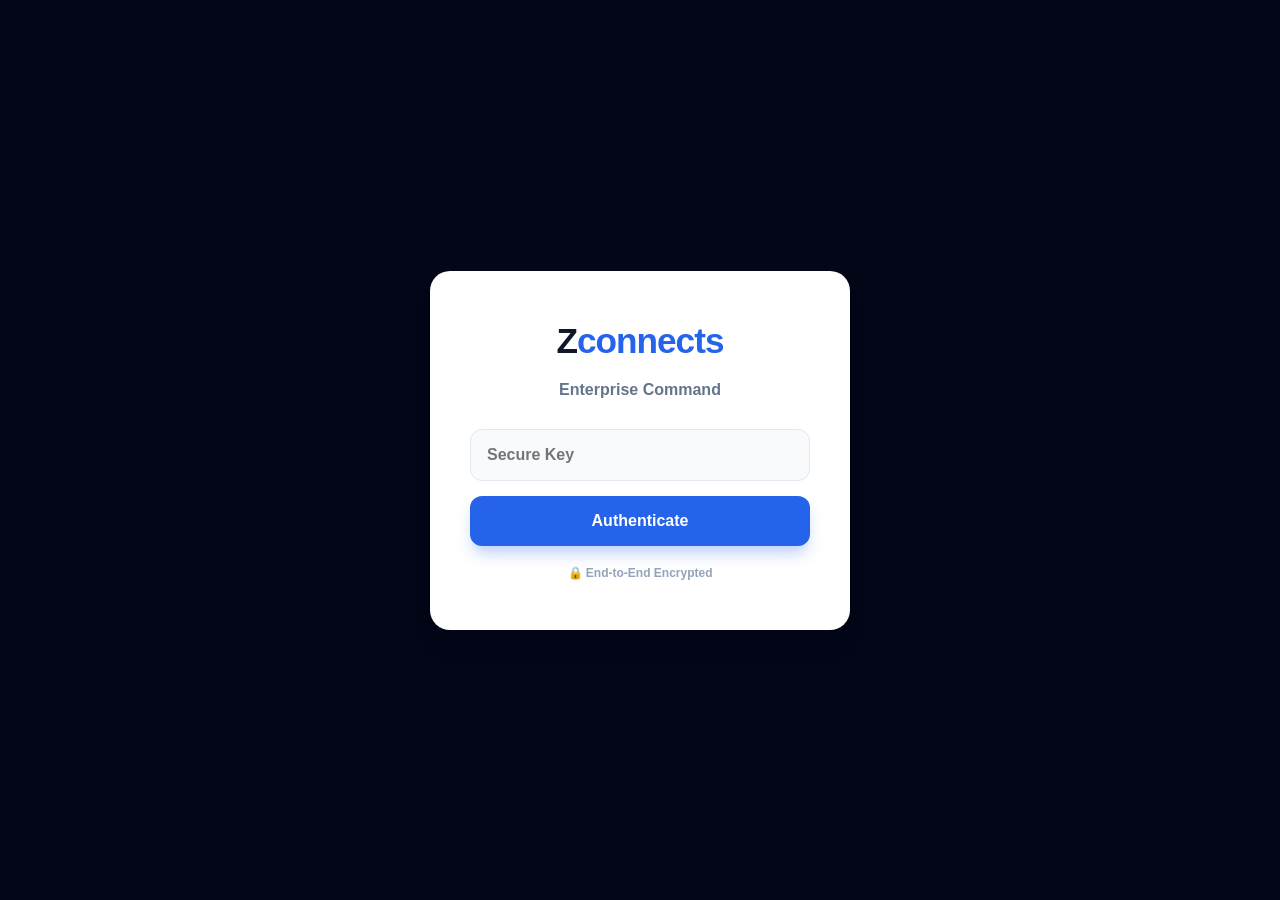
==== admin.html @ 08e0aaf4 "Add delay notice feature and update status checks Added a delay notice section with a textarea and b" ====
<!DOCTYPE html>
<html lang="en">
<head>
    <meta charset="UTF-8">
    <meta name="viewport" content="width=device-width, initial-scale=1.0">
    <meta http-equiv="Content-Security-Policy" content="default-src 'self' https: 'unsafe-inline' 'unsafe-eval' data:;">
    
    <title>ZConnects Enterprise | Command Center</title>
    <link href="https://fonts.googleapis.com/css2?family=Plus+Jakarta+Sans:wght@400;500;600;700;800;900&display=swap" rel="stylesheet">
    <style>
        /* CORE ENTERPRISE STYLES (Light & Dark Theme Variables) */
        :root { 
            --primary: #2563eb; --primary-hover: #1d4ed8;
            --success: #10b981; --warning: #f59e0b; --danger: #ef4444; --purple: #8b5cf6;
            
            /* Light Theme Defaults */
            --bg-main: #f8fafc; 
            --white: #ffffff; 
            --navy: #0f172a; 
            --slate: #64748b; 
            --slate-light: #94a3b8; 
            --border: #e2e8f0; 
            --sidebar-bg: #020617; 
            
            /* Shadows */
            --shadow-sm: 0 1px 2px 0 rgb(0 0 0 / 0.05);
            --shadow-md: 0 4px 6px -1px rgb(0 0 0 / 0.1), 0 2px 4px -2px rgb(0 0 0 / 0.1);
            --shadow-lg: 0 20px 25px -5px rgb(0 0 0 / 0.1), 0 8px 10px -6px rgb(0 0 0 / 0.1);
            
            /* Semantic Pills (Light) */
            --pill-inbox-bg: #eff6ff; --pill-inbox-txt: #1e3a8a;
            --pill-pipe-bg: #fffbeb; --pill-pipe-txt: #92400e;
            --pill-disp-bg: #f3e8ff; --pill-disp-txt: #581c87;
            --pill-comp-bg: #ecfdf5; --pill-comp-txt: #065f46;
            --pill-arch-bg: #f1f5f9; --pill-arch-txt: #475569;
        }

        /* Dark Theme Overrides */
        [data-theme="dark"] {
            --bg-main: #0f172a; 
            --white: #1e293b; 
            --navy: #f8fafc; 
            --slate: #cbd5e1; 
            --slate-light: #64748b; 
            --border: #334155; 
            --sidebar-bg: #020617;
            
            --shadow-sm: 0 1px 2px 0 rgb(0 0 0 / 0.5);
            --shadow-md: 0 4px 6px -1px rgb(0 0 0 / 0.5), 0 2px 4px -2px rgb(0 0 0 / 0.5);
            --shadow-lg: 0 20px 25px -5px rgb(0 0 0 / 0.5), 0 8px 10px -6px rgb(0 0 0 / 0.5);

            --pill-inbox-bg: rgba(37, 99, 235, 0.2); --pill-inbox-txt: #60a5fa;
            --pill-pipe-bg: rgba(245, 158, 11, 0.2); --pill-pipe-txt: #fbbf24;
            --pill-disp-bg: rgba(139, 92, 246, 0.2); --pill-disp-txt: #c084fc;
            --pill-comp-bg: rgba(16, 185, 129, 0.2); --pill-comp-txt: #34d399;
            --pill-arch-bg: rgba(148, 163, 184, 0.2); --pill-arch-txt: #94a3b8;
        }

        body { font-family: 'Plus Jakarta Sans', sans-serif; background: var(--bg-main); margin: 0; color: var(--navy); display: flex; min-height: 100vh; overflow-x: hidden; transition: background-color 0.3s, color 0.3s; }
        
        /* APP CONTAINER (Hidden initially for security) */
        #appContainer { display: none; width: 100%; flex-direction: row; }
        #appContainer.authenticated { display: flex; }

        /* LOGIN OVERLAY */
        #loginOverlay { position: fixed; inset: 0; background: var(--sidebar-bg); z-index: 9999; display: flex; justify-content: center; align-items: center; flex-direction: column; }
        .login-box { background: var(--white); padding: 50px 40px; border-radius: 20px; text-align: center; width: 100%; max-width: 340px; box-shadow: var(--shadow-lg); animation: popIn 0.4s cubic-bezier(0.175, 0.885, 0.32, 1.275); }
        @keyframes popIn { from { transform: scale(0.9); opacity: 0; } to { transform: scale(1); opacity: 1; } }
        .login-logo { font-size: 2.2rem; font-weight: 900; color: var(--navy); margin: 0 0 20px 0; letter-spacing: -1px; }
        .login-logo span { color: var(--primary); }
        .login-input { width: 100%; padding: 16px; margin: 15px 0; border: 1.5px solid var(--border); border-radius: 12px; font-size: 1rem; box-sizing: border-box; transition: 0.2s; background: var(--bg-main); font-family: inherit; font-weight: 600; color: var(--navy); }
        .login-input:focus { border-color: var(--primary); outline: none; background: var(--white); box-shadow: 0 0 0 4px rgba(37, 99, 235, 0.1); }
        .login-btn { background: var(--primary); color: #ffffff; width: 100%; padding: 16px; border: none; border-radius: 12px; font-weight: 800; font-size: 1rem; cursor: pointer; transition: 0.2s; box-shadow: 0 10px 15px -3px rgba(37, 99, 235, 0.3); }
        .login-btn:hover { background: var(--primary-hover); transform: translateY(-2px); }
        .trust-badge { font-size: 0.75rem; color: var(--slate-light); margin-top: 20px; font-weight: 700; display: flex; align-items: center; justify-content: center; gap: 5px; }

        /* SIDEBAR (NAVIGATION) */
        .sidebar { width: 260px; background: var(--sidebar-bg); color: #ffffff; display: flex; flex-direction: column; padding: 30px 20px; box-sizing: border-box; position: fixed; height: 100vh; left: 0; top: 0; z-index: 500; }
        .sidebar-logo { font-size: 1.6rem; font-weight: 900; color: #ffffff; letter-spacing: -1px; margin-bottom: 40px; padding-left: 10px; }
        .sidebar-logo span { color: var(--primary); }
        .workspace-tabs { display: flex; flex-direction: column; gap: 6px; flex-grow: 1; }
        .tab-btn { padding: 12px 16px; border: none; background: transparent; cursor: pointer; font-size: 0.9rem; font-weight: 700; color: #94a3b8; text-align: left; border-radius: 10px; transition: 0.2s ease; display: flex; align-items: center; gap: 12px; }
        .tab-btn:hover { background: rgba(255,255,255,0.05); color: #ffffff; }
        .tab-btn.active { background: rgba(37, 99, 235, 0.15); color: var(--primary); border-left: 3px solid var(--primary); }
        
        .sidebar-footer { padding-top: 20px; border-top: 1px solid rgba(255,255,255,0.05); margin-top: auto; display: flex; flex-direction: column; gap: 10px; }
        .btn-sync { background: rgba(255,255,255,0.05); color: #94a3b8; width: 100%; padding: 12px; border: none; border-radius: 10px; font-weight: 700; cursor: pointer; transition: 0.2s; display: flex; align-items: center; justify-content: center; gap: 8px; }
        .btn-sync:hover { background: rgba(255,255,255,0.1); color: #ffffff; }

        /* MAIN WRAPPER & TOPBAR */
        .main-wrapper { margin-left: 260px; width: calc(100% - 260px); display: flex; flex-direction: column; min-height: 100vh; }
        .topbar { background: var(--bg-main); padding: 15px 40px; border-bottom: 1px solid var(--border); display: flex; justify-content: space-between; align-items: center; position: sticky; top: 0; z-index: 100; transition: 0.3s; }
        
        .topbar-controls { display: flex; gap: 15px; flex: 1; max-width: 500px; align-items: center; }
        .search-input { width: 100%; padding: 12px 18px; border: 1.5px solid var(--border); background: var(--white); border-radius: 50px; font-size: 0.9rem; transition: 0.2s; outline: none; font-family: inherit; font-weight: 600; color: var(--navy); box-shadow: var(--shadow-sm); }
        .search-input:focus { border-color: var(--primary); box-shadow: 0 0 0 3px rgba(37, 99, 235, 0.1); }
        
        .theme-toggle { background: var(--white); border: 1.5px solid var(--border); color: var(--navy); width: 42px; height: 42px; border-radius: 50%; display: flex; align-items: center; justify-content: center; cursor: pointer; transition: 0.2s; font-size: 1.2rem; flex-shrink: 0; box-shadow: var(--shadow-sm); }
        .theme-toggle:hover { border-color: var(--primary); }

        .analytics-grid { display: flex; gap: 25px; }
        .stat-card { display: flex; flex-direction: column; text-align: right; }
        .stat-label { font-size: 0.7rem; font-weight: 800; color: var(--slate-light); text-transform: uppercase; letter-spacing: 0.5px; }
        .stat-value { font-size: 1.3rem; font-weight: 900; color: var(--navy); line-height: 1; margin-top: 4px; transition: 0.3s; }

        /* THE STREAM (FEED LAYOUT) */
        .content-canvas { padding: 40px; flex-grow: 1; display: flex; justify-content: center; }
        .stream-container { width: 100%; max-width: 750px; display: flex; flex-direction: column; gap: 16px; }
        
        .job-row { background: var(--white); border-radius: 16px; padding: 24px; border: 1px solid var(--border); box-shadow: var(--shadow-sm); transition: 0.2s ease; cursor: pointer; position: relative; }
        .job-row:hover { border-color: var(--primary); box-shadow: var(--shadow-md); transform: translateY(-1px); }
        
        .row-header { display: flex; justify-content: space-between; align-items: center; margin-bottom: 12px; }
        .job-id { font-size: 0.8rem; font-weight: 800; color: var(--slate); letter-spacing: 0.5px; }
        
        /* SEMANTIC STATUS PILLS */
        .status-pill { padding: 6px 12px; border-radius: 50px; font-size: 0.7rem; font-weight: 800; text-transform: uppercase; letter-spacing: 0.5px; }
        .pill-inbox { background: var(--pill-inbox-bg); color: var(--pill-inbox-txt); }
        .pill-pipeline { background: var(--pill-pipe-bg); color: var(--pill-pipe-txt); }
        .pill-dispatch { background: var(--pill-disp-bg); color: var(--pill-disp-txt); }
        .pill-completed { background: var(--pill-comp-bg); color: var(--pill-comp-txt); }
        .pill-archive { background: var(--pill-arch-bg); color: var(--pill-arch-txt); }

        /* SLA AGING BADGE */
        .sla-badge { font-size: 0.75rem; font-weight: 800; padding: 4px 10px; border-radius: 8px; display: inline-flex; align-items: center; gap: 4px; letter-spacing: 0.3px; transition: 0.3s; }
        .sla-healthy { background: transparent; color: var(--slate-light); border: 1.5px solid var(--border); }
        .sla-warning { background: rgba(245, 158, 11, 0.1); color: var(--warning); border: 1.5px solid rgba(245, 158, 11, 0.3); animation: pulseWarning 2s infinite; }
        .sla-danger { background: rgba(239, 68, 68, 0.1); color: var(--danger); border: 1.5px solid rgba(239, 68, 68, 0.3); animation: pulseDanger 1.5s infinite; }
        
        @keyframes pulseWarning { 0% { box-shadow: 0 0 0 0 rgba(245, 158, 11, 0.4); } 70% { box-shadow: 0 0 0 6px rgba(245, 158, 11, 0); } 100% { box-shadow: 0 0 0 0 rgba(245, 158, 11, 0); } }
        @keyframes pulseDanger { 0% { box-shadow: 0 0 0 0 rgba(239, 68, 68, 0.4); } 70% { box-shadow: 0 0 0 6px rgba(239, 68, 68, 0); } 100% { box-shadow: 0 0 0 0 rgba(239, 68, 68, 0); } }

        .job-title { margin: 0 0 4px 0; color: var(--navy); font-size: 1.15rem; font-weight: 800; letter-spacing: -0.3px; transition: 0.3s; }
        .job-meta { color: var(--slate); font-weight: 600; font-size: 0.85rem; margin-bottom: 12px; }
        .job-meta span { color: var(--primary); font-weight: 800; }
        .job-desc { font-size: 0.9rem; color: var(--slate); line-height: 1.5; display: -webkit-box; -webkit-line-clamp: 2; -webkit-box-orient: vertical; overflow: hidden; margin-bottom: 16px; }
        
        .row-footer { display: flex; justify-content: space-between; align-items: center; border-top: 1px solid var(--border); padding-top: 16px; transition: 0.3s; }
        .tech-badge { display: flex; align-items: center; gap: 6px; font-size: 0.8rem; font-weight: 700; color: var(--slate); }
        .tech-badge .dot { width: 8px; height: 8px; border-radius: 50%; background: var(--purple); }
        
        .action-bar { display: flex; gap: 10px; }
        .btn-stream-action { padding: 8px 16px; border-radius: 8px; font-size: 0.8rem; font-weight: 800; border: none; cursor: pointer; transition: 0.2s; }
        .btn-open-drawer { background: var(--bg-main); color: var(--navy); border: 1.5px solid var(--border); }
        .btn-open-drawer:hover { background: var(--border); }

        /* THE CONTEXT DRAWER */
        .drawer-overlay { position: fixed; inset: 0; background: rgba(0, 0, 0, 0.6); backdrop-filter: blur(4px); z-index: 2000; opacity: 0; pointer-events: none; transition: 0.3s ease; }
        .drawer-overlay.open { opacity: 1; pointer-events: auto; }
        
        .drawer-panel { position: fixed; right: 0; top: 0; height: 100vh; width: 100%; max-width: 480px; background: var(--white); box-shadow: var(--shadow-lg); z-index: 2001; transform: translateX(100%); transition: transform 0.3s cubic-bezier(0.16, 1, 0.3, 1), background-color 0.3s; display: flex; flex-direction: column; border-left: 1px solid var(--border); }
        .drawer-panel.open { transform: translateX(0); }
        
        .drawer-header { padding: 25px 30px; border-bottom: 1px solid var(--border); display: flex; justify-content: space-between; align-items: center; background: var(--bg-main); transition: 0.3s; }
        .drawer-title { margin: 0; font-size: 1.2rem; font-weight: 900; color: var(--navy); }
        .drawer-close { background: transparent; border: none; font-size: 1.5rem; color: var(--slate-light); cursor: pointer; transition: 0.2s; }
        .drawer-close:hover { color: var(--danger); }
        
        .drawer-body { padding: 30px; overflow-y: auto; flex-grow: 1; }
        
        /* Drawer Form Elements */
        .admin-section-title { font-size: 0.75rem; font-weight: 900; color: var(--navy); margin: 0 0 15px 0; text-transform: uppercase; letter-spacing: 1px; display: flex; align-items: center; gap: 8px; padding-bottom: 8px; border-bottom: 1.5px dashed var(--border); transition: 0.3s; }
        .control-label { font-size: 0.75rem; font-weight: 800; color: var(--slate); margin-bottom: 6px; display: block; }
        .input-grid { display: grid; grid-template-columns: 1fr 1fr; gap: 15px; margin-bottom: 20px; }
        .admin-input { width: 100%; padding: 12px 14px; border: 1.5px solid var(--border); border-radius: 10px; font-family: inherit; font-size: 0.95rem; font-weight: 600; color: var(--navy); box-sizing: border-box; transition: 0.2s; background: var(--bg-main); }
        .admin-input:focus { border-color: var(--primary); outline: none; background: var(--white); box-shadow: 0 0 0 3px rgba(37, 99, 235, 0.1); }
        
        .action-grid { display: grid; grid-template-columns: 1fr 1fr; gap: 10px; margin-bottom: 30px; }
        .btn-solid { padding: 14px; border-radius: 10px; font-weight: 800; border: none; cursor: pointer; transition: 0.2s; font-size: 0.9rem; }
        .btn-draft { background: var(--bg-main); border: 1.5px solid var(--border); color: var(--slate); }
        .btn-draft:hover { border-color: var(--primary); color: var(--primary); }
        .btn-quote { background: var(--primary); color: #ffffff; }
        .btn-quote:hover { background: var(--primary-hover); }
        .btn-dp { background: rgba(245, 158, 11, 0.1); color: var(--warning); border: 1.5px solid rgba(245, 158, 11, 0.3); }
        .btn-dp:hover { background: rgba(245, 158, 11, 0.2); }
        .btn-assign { background: rgba(139, 92, 246, 0.1); color: var(--purple); border: 1.5px solid rgba(139, 92, 246, 0.3); }
        .btn-assign:hover { background: rgba(139, 92, 246, 0.2); }
        .btn-complete { background: var(--success); color: #ffffff; width: 100%; margin-bottom: 30px; }
        .btn-complete:hover { background: #059669; }
        .btn-cancel-job { background: transparent; color: var(--danger); width: 100%; border: 1.5px dashed var(--danger); }
        .btn-cancel-job:hover { background: rgba(239, 68, 68, 0.1); }

        /* TOAST NOTIFICATION SYSTEM */
        #toastContainer { position: fixed; bottom: 30px; left: 50%; transform: translateX(-50%); z-index: 9999; display: flex; flex-direction: column; gap: 10px; pointer-events: none; }
        .toast { background: #0f172a; color: #ffffff; padding: 14px 24px; border-radius: 50px; font-size: 0.9rem; font-weight: 700; box-shadow: 0 10px 25px rgba(0,0,0,0.3); display: flex; align-items: center; gap: 10px; animation: slideUpToast 0.3s cubic-bezier(0.175, 0.885, 0.32, 1.275); transition: opacity 0.3s ease; }
        .toast-success { background: var(--success); }
        .toast-error { background: var(--danger); }
        .toast-info { background: #0f172a; }
        @keyframes slideUpToast { from { transform: translateY(20px) scale(0.9); opacity: 0; } to { transform: translateY(0) scale(1); opacity: 1; } }

        .loader-skeleton { height: 160px; background: linear-gradient(90deg, var(--bg-main) 25%, var(--border) 50%, var(--bg-main) 75%); background-size: 200% 100%; animation: pulse 1.5s infinite; border-radius: 16px; margin-bottom: 16px; border: 1px solid var(--border); }
        @keyframes pulse { 0% { background-position: 200% 0; } 100% { background-position: -200% 0; } }

        /* RESPONSIVE */
        @media (max-width: 1024px) {
            .sidebar { width: 100%; height: auto; position: static; padding: 20px; border-right: none; border-bottom: 1px solid rgba(255,255,255,0.1); }
            .workspace-tabs { flex-direction: row; overflow-x: auto; padding-bottom: 10px; }
            .main-wrapper { margin-left: 0; width: 100%; }
            .topbar { flex-direction: column; gap: 15px; align-items: stretch; padding: 20px; }
            .topbar-controls { max-width: 100%; }
            .content-canvas { padding: 20px; }
            .drawer-panel { max-width: 100%; }
        }
    </style>
</head>
<body>

<div id="loginOverlay">
    <div class="login-box">
        <div class="login-logo">Z<span>connects</span></div>
        <h3 style="margin:0 0 15px 0; color:var(--slate); font-size:1rem;">Enterprise Command</h3>
        <input type="password" id="adminPass" class="login-input" placeholder="Secure Key">
        <button class="login-btn" onclick="verifyLogin()">Authenticate</button>
        <div class="trust-badge">🔒 End-to-End Encrypted</div>
        <p id="loginError" style="color:var(--danger); display:none; margin-top:15px; font-size:0.85rem; font-weight:700;">Invalid Credentials</p>
    </div>
</div>

<div id="appContainer">
    <aside class="sidebar">
        <div class="sidebar-logo">Z<span>connects</span></div>
        <nav class="workspace-tabs">
            <button class="tab-btn active" onclick="setWorkspace('inbox', this)">📥 Inbox (New)</button>
            <button class="tab-btn" onclick="setWorkspace('pipeline', this)">⚡ Quoted / Pipeline</button>
            <button class="tab-btn" onclick="setWorkspace('dispatched', this)">🚀 Dispatched</button>
            <button class="tab-btn" onclick="setWorkspace('completed', this)">✅ Completed</button>
            <button class="tab-btn" onclick="setWorkspace('archive', this)">🗄️ Archive</button>
        </nav>
        <div class="sidebar-footer">
            <button class="btn-sync" onclick="loadJobs(STATE.pass, true)">↻ Sync Data</button>
        </div>
    </aside>

    <main class="main-wrapper">
        <header class="topbar">
            <div class="topbar-controls">
                <input type="text" id="searchInput" class="search-input" placeholder="Search ID, Name, Tech..." oninput="applyFilter()">
                <button class="theme-toggle" onclick="toggleTheme()" title="Toggle Dark Mode" id="themeBtn">🌙</button>
            </div>
            <div class="analytics-grid">
                <div class="stat-card"><span class="stat-label">Inbox</span><span class="stat-value" id="stat-inbox">0</span></div>
                <div class="stat-card"><span class="stat-label">Active</span><span class="stat-value text-primary" id="stat-active">0</span></div>
            </div>
        </header>

        <div class="content-canvas">
            <div id="streamContainer" class="stream-container">
                <div id="loader" style="display:none; width: 100%;">
                    <div class="loader-skeleton"></div>
                    <div class="loader-skeleton"></div>
                    <div class="loader-skeleton"></div>
                </div>
                
                <div id="jobsList" style="width: 100%; display: flex; flex-direction: column; gap: 16px;"></div>
                
                <div id="noResultsMsg" style="display:none; text-align:center; color:var(--slate-light); padding: 60px 20px; background:var(--white); border-radius:16px; border:1px dashed var(--border); font-weight:600;">No records found in this workspace.</div>
            </div>
        </div>
    </main>
</div>

<div id="drawerOverlay" class="drawer-overlay" onclick="closeDrawer()"></div>
<div id="manageDrawer" class="drawer-panel">
    <div class="drawer-header">
        <h2 id="drawerTitle" class="drawer-title">Manage ZC-000</h2>
        <button class="drawer-close" onclick="closeDrawer()">✕</button>
    </div>
    
    <div class="drawer-body">
        <input type="hidden" id="drawerJobId">
        
        <div class="admin-section-title"><span>📝</span> Phase 1: Quoting</div>
        <div class="input-grid">
            <div>
                <label class="control-label">Quote Price (PHP)</label>
                <input type="number" id="drawerPrice" class="admin-input" placeholder="e.g. 3500">
            </div>
            <div>
                <label class="control-label">Actual Cost (PHP)</label>
                <input type="number" id="drawerCost" class="admin-input" placeholder="e.g. 1500">
            </div>
        </div>
        <label class="control-label">Engineer Notes (Internal)</label>
        <input type="text" id="drawerNotes" class="admin-input" style="margin-bottom:20px;" placeholder="Technical details...">
        <div class="action-grid">
            <button class="btn-solid btn-draft" onclick="executeAction('save_draft')">💾 Save Draft</button>
            <button class="btn-solid btn-quote" onclick="executeAction('send_quote')">📧 Send Quote</button>
        </div>

        <div class="admin-section-title"><span>🚀</span> Phase 2: Dispatch</div>
        <label class="control-label">Assign Technician</label>
        <select id="drawerTech" class="admin-input" style="margin-bottom:20px;"></select>
        <div class="action-grid">
            <button class="btn-solid btn-dp" id="btnVerifyDp" onclick="confirmDPVerify(this)">💳 Verify DP</button>
            <button class="btn-solid btn-assign" onclick="executeAction('assign_tech')">Deploy Tech</button>
        </div>

        <div style="background: var(--bg-main); padding: 18px; border-radius: 12px; border: 1px solid var(--border); margin-bottom: 30px;">
            <label class="control-label" style="color: var(--warning);">⚠️ SEND DELAY NOTICE</label>
            <textarea id="delayNote" class="admin-input" style="height:60px; margin-top:10px; margin-bottom:12px; font-size: 0.85rem;" placeholder="Reason (e.g. Heavy traffic, parts delay)"></textarea>
            <button class="btn-solid" id="btnDelayAlert" style="background: var(--warning); color:white; margin-bottom:0;" onclick="confirmDelayAlert(this)">Notify Client of Delay</button>
        </div>

        <div class="admin-section-title" style="margin-bottom: 15px;"><span>✅</span> Phase 3: Completion</div>
        <button class="btn-solid btn-complete" onclick="executeAction('mark_complete')">Mark as Completed</button>

        <div class="admin-section-title" style="margin-bottom: 15px; color: var(--danger); border-bottom-color: var(--border);"><span>⚠️</span> Danger Zone</div>
        <select id="drawerCancelReason" class="admin-input" style="margin-bottom:10px;">
            <option value="Client will no longer proceed">Client will no longer proceed</option>
            <option value="Out of budget / Price too high">Out of budget / Price too high</option>
            <option value="Resolved internally / Self-fixed">Resolved internally / Self-fixed</option>
            <option value="Schedule conflict / Unresponsive">Schedule conflict / Unresponsive</option>
        </select>
        <button class="btn-solid btn-cancel-job" onclick="executeAction('cancel_job')">Cancel & Archive Booking</button>
    </div>
</div>

<div id="toastContainer"></div>

<script>
    // ==========================================
    // 1. CONFIGURATION, THEME & STATE
    // ==========================================
    const CONFIG = {
        APP_URL: 'https://script.google.com/macros/s/AKfycbw3c915eKVYlXdYhva6ZtlNDXOahN7nXWrht_PPQKYfHf6Su_jgmTOSs4dlqeEZbxvsxA/exec',
        TECHNICIANS: ["Jasper Jubay", "Francis Intong", "Jeffrey Canete", "Jerome", "Lyndon Alburo", "Clark Toquero"]
    };

    const STATE = { pass: '', workspace: 'inbox', jobsData: [] };

    // Initialize Tech Dropdown
    document.getElementById('drawerTech').innerHTML = `<option value="">-- Select Tech --</option>` + 
        CONFIG.TECHNICIANS.map(t => `<option value="${t}">${t}</option>`).join('');

    // Theme Management
    function initTheme() {
        if(localStorage.getItem('theme') === 'dark') {
            document.documentElement.setAttribute('data-theme', 'dark');
            document.getElementById('themeBtn').innerText = '☀️';
        }
    }
    
    function toggleTheme() {
        const doc = document.documentElement;
        const btn = document.getElementById('themeBtn');
        if (doc.getAttribute('data-theme') === 'dark') {
            doc.removeAttribute('data-theme');
            localStorage.setItem('theme', 'light');
            btn.innerText = '🌙';
        } else {
            doc.setAttribute('data-theme', 'dark');
            localStorage.setItem('theme', 'dark');
            btn.innerText = '☀️';
        }
    }
    initTheme();

    // ==========================================
    // 2. TOAST NOTIFICATION SYSTEM
    // ==========================================
    function showToast(message, type = 'info') {
        const container = document.getElementById('toastContainer');
        const toast = document.createElement('div');
        toast.className = `toast toast-${type}`;
        let icon = type === 'success' ? '✅' : type === 'error' ? '⚠️' : 'ℹ️';
        toast.innerHTML = `<span>${icon}</span> <span>${message}</span>`;
        container.appendChild(toast);
        setTimeout(() => { toast.style.opacity = '0'; setTimeout(() => toast.remove(), 300); }, 3000);
    }

    // ==========================================
    // 3. AUTHENTICATION (BACKEND VALIDATION)
    // ==========================================
    async function verifyLogin() {
        const pass = document.getElementById('adminPass').value;
        const loginBtn = document.querySelector('.login-btn');
        loginBtn.innerText = "Authenticating...";

        try {
            const response = await fetch(`${CONFIG.APP_URL}?action=get_admin_data`, { method: 'POST', body: JSON.stringify({ action: 'get_admin_data', password: pass }) });
            const jobs = await response.json();

            if(jobs.error) { 
                document.getElementById('loginError').style.display = 'block';
                loginBtn.innerText = "Authenticate";
                return; 
            }
            
            // Security: Inject UI only after valid response
            STATE.pass = pass;
            STATE.jobsData = jobs;
            document.getElementById('loginOverlay').style.display = 'none';
            document.getElementById('appContainer').classList.add('authenticated');
            showToast("Secure connection established.", "success");
            renderStream();

        } catch (err) { 
            showToast("Connection Error. Please check your network.", "error");
            loginBtn.innerText = "Authenticate";
        }
    }

    async function loadJobs(password, showFeedback = false) {
        document.getElementById('loader').style.display = 'block';
        document.getElementById('jobsList').innerHTML = '';
        document.getElementById('noResultsMsg').style.display = 'none';

        try {
            const response = await fetch(`${CONFIG.APP_URL}?action=get_admin_data`, { method: 'POST', body: JSON.stringify({ action: 'get_admin_data', password: password }) });
            const jobs = await response.json();

            document.getElementById('loader').style.display = 'none';
            if(jobs.error) { location.reload(); return; }
            
            STATE.jobsData = jobs;
            renderStream();
            if(showFeedback) showToast("Data synchronized successfully.", "success");
        } catch (err) { 
            showToast("Failed to sync data.", "error");
            document.getElementById('loader').style.display = 'none';
        }
    }

    // ==========================================
    // 4. UI RENDERING (THE STREAM & SLA MATH)
    // ==========================================
    
    // --- SLA TRACKING MATH ---
    function timeAgo(dateString) {
        if (!dateString) return "Unknown";
        const date = new Date(dateString);
        const seconds = Math.floor((new Date() - date) / 1000);
        
        let interval = seconds / 86400;
        if (interval >= 1) {
            if (interval > 7) { 
                // Return actual date if older than a week (e.g., "Mar 28")
                return date.toLocaleDateString('en-US', { month: 'short', day: 'numeric' });
            }
            return Math.floor(interval) + "d ago";
        }
        interval = seconds / 3600;
        if (interval >= 1) return Math.floor(interval) + "h ago";
        interval = seconds / 60;
        if (interval >= 1) return Math.floor(interval) + "m ago";
        return "Just now";
    }

    function getSlaClass(dateString, workspaceTag) {
        if (!dateString) return 'sla-healthy';
        const hoursAge = (new Date() - new Date(dateString)) / 3600000;
        
        // Only trigger SLA alerts for items sitting in Inbox or Pipeline waiting for action
        if (workspaceTag === 'inbox' || workspaceTag === 'pipeline') {
            if (hoursAge > 48) return 'sla-danger';   // Critical Alert: Over 2 days
            if (hoursAge > 24) return 'sla-warning';  // Warning Alert: Over 1 day
        }
        return 'sla-healthy'; // Default state
    }
    // --- END SLA MATH ---

    function getSemanticClass(status) {
        status = (status || "").toLowerCase();
        if (status.includes('cancel')) return 'pill-archive'; 
        if (status.includes('completed') || status.includes('done')) return 'pill-completed';
        if (status.includes('quote') || status.includes('received')) return 'pill-pipeline';
        if (status.includes('dispatch') || status.includes('assign') || status.includes('delay')) return 'pill-dispatch';
        return 'pill-inbox'; 
    }

    function getWorkspaceTag(status) {
        status = (status || "").toLowerCase();
        if (status.includes('cancel')) return 'archive'; 
        if (status.includes('completed') || status.includes('done')) return 'completed';
        if (status.includes('dispatch') || status.includes('assign') || status.includes('delay')) return 'dispatched';
        if (status.includes('quote') || status.includes('received')) return 'pipeline';
        return 'inbox'; 
    }

    function renderStream() {
        let inboxCount = 0, activeCount = 0;
        const list = document.getElementById('jobsList');
        list.innerHTML = '';

        if (!STATE.jobsData || STATE.jobsData.length === 0) {
            document.getElementById('noResultsMsg').style.display = 'block';
            return;
        }

        STATE.jobsData.forEach(job => {
            const workspaceTag = getWorkspaceTag(job.status);
            const semanticClass = getSemanticClass(job.status);
            const searchText = `${job.id} ${job.name} ${job.status} ${job.category} ${job.tech || ''}`.toLowerCase();
            
            if(workspaceTag === 'inbox') inboxCount++;
            if(workspaceTag === 'pipeline' || workspaceTag === 'dispatched') activeCount++;

            // Ensure we use rawDate for accurate math, fallback to string date
            const targetDate = job.rawDate || job.date;

            const row = document.createElement('div');
            row.className = 'job-row';
            row.dataset.workspace = workspaceTag;
            row.dataset.search = searchText;
            
            row.innerHTML = `
                <div class="row-header">
                    <div style="display:flex; align-items:center; gap:10px;">
                        <span class="job-id">${escapeHTML(job.id)}</span>
                        <span class="status-pill ${semanticClass}">${escapeHTML(job.status)}</span>
                    </div>
                    <span class="sla-badge ${getSlaClass(targetDate, workspaceTag)}">⏱ ${timeAgo(targetDate)}</span>
                </div>
                <h3 class="job-title">${escapeHTML(job.name)}</h3>
                <div class="job-meta"><span>${escapeHTML(job.category)}</span> • ${escapeHTML(job.urgency)}</div>
                <div class="job-desc">${escapeHTML(job.desc)}</div>
                
                <div class="row-footer">
                    <div class="tech-badge">
                        ${job.tech && job.tech !== 'Unassigned' ? `<div class="dot"></div> Deployed: ${escapeHTML(job.tech)}` : ''}
                        ${job.photo && job.photo !== 'No Photo' ? ` | 📸 Photo Attached` : ''}
                    </div>
                    <div class="action-bar">
                        <button class="btn-stream-action btn-open-drawer" onclick="openDrawer('${job.id}')">⚙️ Manage Workflow</button>
                    </div>
                </div>
            `;
            list.appendChild(row);
        });

        document.getElementById('stat-inbox').innerText = inboxCount;
        document.getElementById('stat-active').innerText = activeCount;
        applyFilter(); 
    }

    function setWorkspace(workspace, btn) {
        document.querySelectorAll('.tab-btn').forEach(b => b.classList.remove('active'));
        btn.classList.add('active');
        STATE.workspace = workspace;
        applyFilter();
    }

    function applyFilter() {
        const searchTerm = document.getElementById('searchInput').value.toLowerCase().trim();
        const rows = document.querySelectorAll('.job-row');
        let visibleCount = 0;

        rows.forEach(row => {
            const rowWorkspace = row.dataset.workspace;
            const rowSearchText = row.dataset.search;
            const workspaceMatch = (STATE.workspace === 'all') || (STATE.workspace === rowWorkspace);
            const searchMatch = rowSearchText.includes(searchTerm);

            if (workspaceMatch && searchMatch) {
                row.style.display = "block";
                visibleCount++;
            } else {
                row.style.display = "none";
            }
        });

        document.getElementById('noResultsMsg').style.display = (visibleCount === 0 && rows.length > 0) ? 'block' : 'none';
    }

    function escapeHTML(str) {
        if (!str) return "";
        return str.toString().replace(/&/g, "&amp;").replace(/</g, "&lt;").replace(/>/g, "&gt;").replace(/"/g, "&quot;").replace(/'/g, "&#039;");
    }

    // ==========================================
    // 5. CONTEXT DRAWER LOGIC
    // ==========================================
    function openDrawer(id) {
        const job = STATE.jobsData.find(j => j.id === id);
        if(!job) return;

        document.getElementById('drawerTitle').innerText = `Manage ${job.id}`;
        document.getElementById('drawerJobId').value = job.id;
        document.getElementById('drawerPrice').value = job.price || '';
        document.getElementById('drawerCost').value = job.cost || '';
        document.getElementById('drawerNotes').value = job.notes || '';
        document.getElementById('drawerTech').value = job.tech || '';
        document.getElementById('delayNote').value = ''; // Reset delay alert box
        
        document.getElementById('drawerOverlay').classList.add('open');
        document.getElementById('manageDrawer').classList.add('open');
    }

    function closeDrawer() {
        document.getElementById('drawerOverlay').classList.remove('open');
        document.getElementById('manageDrawer').classList.remove('open');
    }

    // ==========================================
    // 6. ACTION HANDLERS
    // ==========================================
    
    // --- DOUBLE-TAP SAFETY LOCK FOR DP ---
    function confirmDPVerify(btn) {
        if (btn.dataset.confirmed === "true") {
            // Second Click: Execute the action
            btn.innerHTML = "<div class='spinner' style='display:inline-block; width:15px; height:15px; border-width:2px; margin-right:5px;'></div> Verifying...";
            btn.style.background = ""; 
            btn.style.color = "";
            btn.style.borderColor = "";
            
            executeAction('verify_dp');
            
            // Reset button state
            btn.dataset.confirmed = "false";
        } else {
            // First Click: Arm the safety lock
            const originalText = btn.innerHTML;
            btn.dataset.confirmed = "true";
            btn.innerHTML = "⚠️ Click again to CONFIRM";
            btn.style.background = "var(--danger)";
            btn.style.color = "var(--white)";
            btn.style.borderColor = "var(--danger)";
            
            // Disarm the lock automatically after 3 seconds
            setTimeout(() => {
                if (btn.dataset.confirmed === "true") {
                    btn.dataset.confirmed = "false";
                    btn.innerHTML = originalText;
                    btn.style.background = "";
                    btn.style.color = "";
                    btn.style.borderColor = "";
                }
            }, 3000);
        }
    }

    // --- DOUBLE-TAP SAFETY LOCK FOR DELAY ALERT ---
    function confirmDelayAlert(btn) {
        const note = document.getElementById('delayNote').value.trim();
        if(!note) return showToast("Enter a delay reason first!", "error");

        if (btn.dataset.confirmed === "true") {
            // Second Click: Execute the action
            btn.innerHTML = "<div class='spinner' style='display:inline-block; width:15px; height:15px; border-width:2px; margin-right:5px;'></div> Sending...";
            btn.style.background = ""; 
            btn.style.color = "";
            btn.style.borderColor = "";
            
            executeAction('send_delay_alert');
            
            // Reset button state
            btn.dataset.confirmed = "false";
        } else {
            // First Click: Arm the safety lock
            const originalText = btn.innerHTML;
            btn.dataset.confirmed = "true";
            btn.innerHTML = "⚠️ Confirm Email?";
            btn.style.background = "var(--danger)";
            btn.style.color = "var(--white)";
            btn.style.borderColor = "var(--danger)";
            
            // Disarm the lock automatically after 3 seconds
            setTimeout(() => {
                if (btn.dataset.confirmed === "true") {
                    btn.dataset.confirmed = "false";
                    btn.innerHTML = originalText;
                    btn.style.background = "var(--warning)";
                    btn.style.color = "white";
                    btn.style.borderColor = "";
                }
            }, 3000);
        }
    }

    async function executeAction(actionType) {
        const id = document.getElementById('drawerJobId').value;
        const price = document.getElementById('drawerPrice').value;
        const cost = document.getElementById('drawerCost').value;
        const notes = document.getElementById('drawerNotes').value;
        const tech = document.getElementById('drawerTech').value;
        const delayNote = document.getElementById('delayNote') ? document.getElementById('delayNote').value : '';
        
        let payload = { bookingId: id, price: price, cost: cost, notes: notes, tech: tech };

        if (actionType === 'send_quote') {
            if(!price) return showToast("Quote Price is required.", "error");
            payload.action = 'save_and_send_quote';
            showToast("Generating and sending PDF quote...", "info");
        } 
        else if (actionType === 'assign_tech') {
            if(!tech) return showToast("Please select a technician.", "error");
            payload.action = 'update_status';
            payload.newStatus = `Dispatched: ${tech}`;
            showToast("Deploying technician...", "info");
            sendAction({ action: 'save_draft', bookingId: id, price: price, cost: cost, notes: notes, tech: tech });
        }
        else if (actionType === 'verify_dp') {
            payload.action = 'update_status';
            payload.newStatus = 'DP Received - Ready for Dispatch';
            showToast("Verifying payment...", "info");
        }
        else if (actionType === 'send_delay_alert') {
            payload.action = 'send_delay_alert';
            payload.delayNote = delayNote;
            showToast("Broadcasting delay notice...", "info");
        }
        else if (actionType === 'mark_complete') {
            payload.action = 'update_status';
            payload.newStatus = 'Job Completed';
            showToast("Marking as completed...", "info");
        }
        else if (actionType === 'cancel_job') {
            if(!confirm("Are you sure you want to permanently cancel this job?")) return;
            const reason = document.getElementById('drawerCancelReason').value;
            payload.action = 'update_status';
            payload.newStatus = `Cancelled - ${reason}`;
            showToast("Archiving job...", "info");
        }
        else { 
            payload.action = 'save_draft';
            showToast("Saving changes...", "info");
        }

        closeDrawer();
        const res = await sendAction(payload);
        
        if(!res.error) {
            showToast("Action successful!", "success");
            loadJobs(STATE.pass, false); 
        }
    }

    async function sendAction(payload) {
        payload.password = STATE.pass; 
        try {
            const response = await fetch(CONFIG.APP_URL, { method: 'POST', body: JSON.stringify(payload) });
            const data = await response.json();
            if(data.error) {
                showToast(data.error, "error");
                if(data.error.includes("Unauthorized")) location.reload();
            }
            return data;
        } catch(err) {
            showToast("Network error.", "error");
            return { error: "Network Error" };
        }
    }
</script>

</body>
</html>
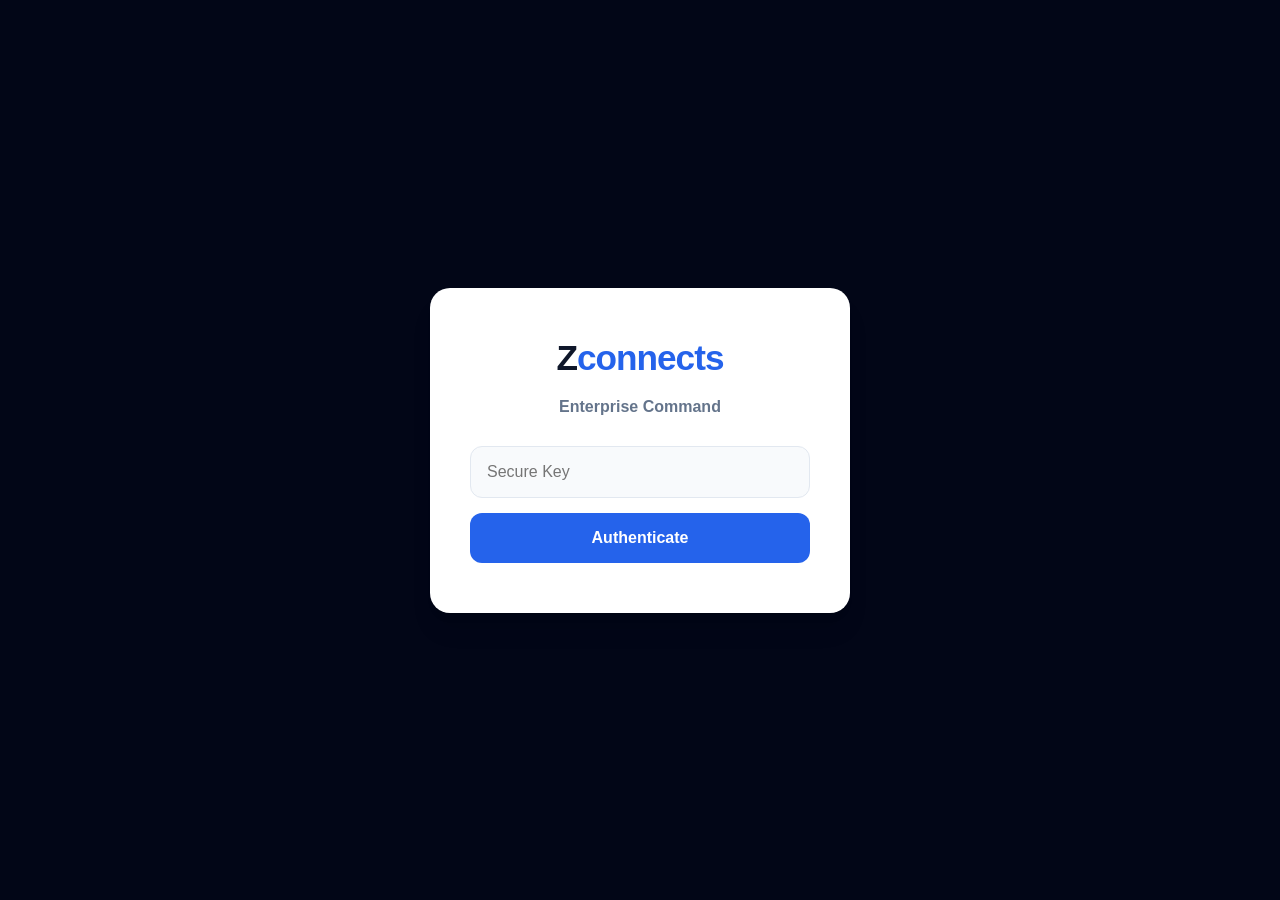
==== commit 345b18d1: "Update print statement from 'Hello' to 'Goodbye'" ====
--- a/admin.html
+++ b/admin.html
@@ -4,30 +4,17 @@
     <meta charset="UTF-8">
     <meta name="viewport" content="width=device-width, initial-scale=1.0">
     <meta http-equiv="Content-Security-Policy" content="default-src 'self' https: 'unsafe-inline' 'unsafe-eval' data:;">
-    
     <title>ZConnects Enterprise | Command Center</title>
     <link href="https://fonts.googleapis.com/css2?family=Plus+Jakarta+Sans:wght@400;500;600;700;800;900&display=swap" rel="stylesheet">
     <style>
-        /* CORE ENTERPRISE STYLES (Light & Dark Theme Variables) */
         :root { 
             --primary: #2563eb; --primary-hover: #1d4ed8;
             --success: #10b981; --warning: #f59e0b; --danger: #ef4444; --purple: #8b5cf6;
-            
-            /* Light Theme Defaults */
-            --bg-main: #f8fafc; 
-            --white: #ffffff; 
-            --navy: #0f172a; 
-            --slate: #64748b; 
-            --slate-light: #94a3b8; 
-            --border: #e2e8f0; 
-            --sidebar-bg: #020617; 
-            
-            /* Shadows */
+            --bg-main: #f8fafc; --white: #ffffff; --navy: #0f172a; --slate: #64748b; 
+            --slate-light: #94a3b8; --border: #e2e8f0; --sidebar-bg: #020617;
             --shadow-sm: 0 1px 2px 0 rgb(0 0 0 / 0.05);
             --shadow-md: 0 4px 6px -1px rgb(0 0 0 / 0.1), 0 2px 4px -2px rgb(0 0 0 / 0.1);
             --shadow-lg: 0 20px 25px -5px rgb(0 0 0 / 0.1), 0 8px 10px -6px rgb(0 0 0 / 0.1);
-            
-            /* Semantic Pills (Light) */
             --pill-inbox-bg: #eff6ff; --pill-inbox-txt: #1e3a8a;
             --pill-pipe-bg: #fffbeb; --pill-pipe-txt: #92400e;
             --pill-disp-bg: #f3e8ff; --pill-disp-txt: #581c87;
@@ -35,20 +22,12 @@
             --pill-arch-bg: #f1f5f9; --pill-arch-txt: #475569;
         }
 
-        /* Dark Theme Overrides */
         [data-theme="dark"] {
-            --bg-main: #0f172a; 
-            --white: #1e293b; 
-            --navy: #f8fafc; 
-            --slate: #cbd5e1; 
-            --slate-light: #64748b; 
-            --border: #334155; 
-            --sidebar-bg: #020617;
-            
+            --bg-main: #0f172a; --white: #1e293b; --navy: #f8fafc; --slate: #cbd5e1; 
+            --slate-light: #64748b; --border: #334155; --sidebar-bg: #020617;
             --shadow-sm: 0 1px 2px 0 rgb(0 0 0 / 0.5);
             --shadow-md: 0 4px 6px -1px rgb(0 0 0 / 0.5), 0 2px 4px -2px rgb(0 0 0 / 0.5);
             --shadow-lg: 0 20px 25px -5px rgb(0 0 0 / 0.5), 0 8px 10px -6px rgb(0 0 0 / 0.5);
-
             --pill-inbox-bg: rgba(37, 99, 235, 0.2); --pill-inbox-txt: #60a5fa;
             --pill-pipe-bg: rgba(245, 158, 11, 0.2); --pill-pipe-txt: #fbbf24;
             --pill-disp-bg: rgba(139, 92, 246, 0.2); --pill-disp-txt: #c084fc;
@@ -56,151 +35,109 @@
             --pill-arch-bg: rgba(148, 163, 184, 0.2); --pill-arch-txt: #94a3b8;
         }
 
-        body { font-family: 'Plus Jakarta Sans', sans-serif; background: var(--bg-main); margin: 0; color: var(--navy); display: flex; min-height: 100vh; overflow-x: hidden; transition: background-color 0.3s, color 0.3s; }
-        
-        /* APP CONTAINER (Hidden initially for security) */
+        body { font-family: 'Plus Jakarta Sans', sans-serif; background: var(--bg-main); margin: 0; color: var(--navy); display: flex; min-height: 100vh; overflow-x: hidden; transition: 0.3s; }
         #appContainer { display: none; width: 100%; flex-direction: row; }
         #appContainer.authenticated { display: flex; }
 
-        /* LOGIN OVERLAY */
+        /* Login */
         #loginOverlay { position: fixed; inset: 0; background: var(--sidebar-bg); z-index: 9999; display: flex; justify-content: center; align-items: center; flex-direction: column; }
-        .login-box { background: var(--white); padding: 50px 40px; border-radius: 20px; text-align: center; width: 100%; max-width: 340px; box-shadow: var(--shadow-lg); animation: popIn 0.4s cubic-bezier(0.175, 0.885, 0.32, 1.275); }
+        .login-box { background: var(--white); padding: 50px 40px; border-radius: 20px; text-align: center; width: 100%; max-width: 340px; box-shadow: var(--shadow-lg); animation: popIn 0.4s; }
         @keyframes popIn { from { transform: scale(0.9); opacity: 0; } to { transform: scale(1); opacity: 1; } }
         .login-logo { font-size: 2.2rem; font-weight: 900; color: var(--navy); margin: 0 0 20px 0; letter-spacing: -1px; }
         .login-logo span { color: var(--primary); }
-        .login-input { width: 100%; padding: 16px; margin: 15px 0; border: 1.5px solid var(--border); border-radius: 12px; font-size: 1rem; box-sizing: border-box; transition: 0.2s; background: var(--bg-main); font-family: inherit; font-weight: 600; color: var(--navy); }
-        .login-input:focus { border-color: var(--primary); outline: none; background: var(--white); box-shadow: 0 0 0 4px rgba(37, 99, 235, 0.1); }
-        .login-btn { background: var(--primary); color: #ffffff; width: 100%; padding: 16px; border: none; border-radius: 12px; font-weight: 800; font-size: 1rem; cursor: pointer; transition: 0.2s; box-shadow: 0 10px 15px -3px rgba(37, 99, 235, 0.3); }
+        .login-input { width: 100%; padding: 16px; margin: 15px 0; border: 1.5px solid var(--border); border-radius: 12px; font-size: 1rem; box-sizing: border-box; background: var(--bg-main); color: var(--navy); }
+        .login-input:focus { border-color: var(--primary); outline: none; background: var(--white); }
+        .login-btn { background: var(--primary); color: #ffffff; width: 100%; padding: 16px; border: none; border-radius: 12px; font-weight: 800; font-size: 1rem; cursor: pointer; transition: 0.2s; }
         .login-btn:hover { background: var(--primary-hover); transform: translateY(-2px); }
-        .trust-badge { font-size: 0.75rem; color: var(--slate-light); margin-top: 20px; font-weight: 700; display: flex; align-items: center; justify-content: center; gap: 5px; }
-
-        /* SIDEBAR (NAVIGATION) */
+
+        /* Sidebar & Layout */
         .sidebar { width: 260px; background: var(--sidebar-bg); color: #ffffff; display: flex; flex-direction: column; padding: 30px 20px; box-sizing: border-box; position: fixed; height: 100vh; left: 0; top: 0; z-index: 500; }
         .sidebar-logo { font-size: 1.6rem; font-weight: 900; color: #ffffff; letter-spacing: -1px; margin-bottom: 40px; padding-left: 10px; }
         .sidebar-logo span { color: var(--primary); }
         .workspace-tabs { display: flex; flex-direction: column; gap: 6px; flex-grow: 1; }
-        .tab-btn { padding: 12px 16px; border: none; background: transparent; cursor: pointer; font-size: 0.9rem; font-weight: 700; color: #94a3b8; text-align: left; border-radius: 10px; transition: 0.2s ease; display: flex; align-items: center; gap: 12px; }
+        .tab-btn { padding: 12px 16px; border: none; background: transparent; cursor: pointer; font-size: 0.9rem; font-weight: 700; color: #94a3b8; text-align: left; border-radius: 10px; display: flex; align-items: center; gap: 12px; }
         .tab-btn:hover { background: rgba(255,255,255,0.05); color: #ffffff; }
         .tab-btn.active { background: rgba(37, 99, 235, 0.15); color: var(--primary); border-left: 3px solid var(--primary); }
-        
-        .sidebar-footer { padding-top: 20px; border-top: 1px solid rgba(255,255,255,0.05); margin-top: auto; display: flex; flex-direction: column; gap: 10px; }
-        .btn-sync { background: rgba(255,255,255,0.05); color: #94a3b8; width: 100%; padding: 12px; border: none; border-radius: 10px; font-weight: 700; cursor: pointer; transition: 0.2s; display: flex; align-items: center; justify-content: center; gap: 8px; }
-        .btn-sync:hover { background: rgba(255,255,255,0.1); color: #ffffff; }
-
-        /* MAIN WRAPPER & TOPBAR */
+        .sidebar-footer { padding-top: 20px; border-top: 1px solid rgba(255,255,255,0.05); margin-top: auto; }
+        .btn-sync { background: rgba(255,255,255,0.05); color: #94a3b8; width: 100%; padding: 12px; border: none; border-radius: 10px; font-weight: 700; cursor: pointer; }
+
         .main-wrapper { margin-left: 260px; width: calc(100% - 260px); display: flex; flex-direction: column; min-height: 100vh; }
-        .topbar { background: var(--bg-main); padding: 15px 40px; border-bottom: 1px solid var(--border); display: flex; justify-content: space-between; align-items: center; position: sticky; top: 0; z-index: 100; transition: 0.3s; }
-        
-        .topbar-controls { display: flex; gap: 15px; flex: 1; max-width: 500px; align-items: center; }
-        .search-input { width: 100%; padding: 12px 18px; border: 1.5px solid var(--border); background: var(--white); border-radius: 50px; font-size: 0.9rem; transition: 0.2s; outline: none; font-family: inherit; font-weight: 600; color: var(--navy); box-shadow: var(--shadow-sm); }
-        .search-input:focus { border-color: var(--primary); box-shadow: 0 0 0 3px rgba(37, 99, 235, 0.1); }
-        
-        .theme-toggle { background: var(--white); border: 1.5px solid var(--border); color: var(--navy); width: 42px; height: 42px; border-radius: 50%; display: flex; align-items: center; justify-content: center; cursor: pointer; transition: 0.2s; font-size: 1.2rem; flex-shrink: 0; box-shadow: var(--shadow-sm); }
-        .theme-toggle:hover { border-color: var(--primary); }
-
-        .analytics-grid { display: flex; gap: 25px; }
-        .stat-card { display: flex; flex-direction: column; text-align: right; }
-        .stat-label { font-size: 0.7rem; font-weight: 800; color: var(--slate-light); text-transform: uppercase; letter-spacing: 0.5px; }
-        .stat-value { font-size: 1.3rem; font-weight: 900; color: var(--navy); line-height: 1; margin-top: 4px; transition: 0.3s; }
-
-        /* THE STREAM (FEED LAYOUT) */
+        .topbar { background: var(--bg-main); padding: 15px 40px; border-bottom: 1px solid var(--border); display: flex; justify-content: space-between; align-items: center; position: sticky; top: 0; z-index: 100; }
+        .search-input { width: 100%; max-width: 400px; padding: 12px 18px; border: 1.5px solid var(--border); background: var(--white); border-radius: 50px; font-weight: 600; color: var(--navy); }
+        .theme-toggle { background: var(--white); border: 1.5px solid var(--border); color: var(--navy); width: 42px; height: 42px; border-radius: 50%; cursor: pointer; margin-left:10px; }
+
+        .analytics-grid { display: flex; gap: 15px; align-items: center; }
+        .stat-card { display: flex; flex-direction: column; text-align: right; padding: 10px 18px; border-radius: 12px; border: 1px solid transparent; cursor: pointer; }
+        .stat-card:hover { background: var(--white); border-color: var(--border); box-shadow: var(--shadow-sm); }
+        .stat-label { font-size: 0.7rem; font-weight: 800; color: var(--slate-light); text-transform: uppercase; }
+        .stat-value { font-size: 1.3rem; font-weight: 900; color: var(--navy); margin-top: 4px; }
+
+        /* Stream */
         .content-canvas { padding: 40px; flex-grow: 1; display: flex; justify-content: center; }
         .stream-container { width: 100%; max-width: 750px; display: flex; flex-direction: column; gap: 16px; }
+        .job-row { background: var(--white); border-radius: 16px; padding: 24px; border: 1px solid var(--border); box-shadow: var(--shadow-sm); position: relative; }
+        .job-row:hover { border-color: var(--primary); box-shadow: var(--shadow-md); }
         
-        .job-row { background: var(--white); border-radius: 16px; padding: 24px; border: 1px solid var(--border); box-shadow: var(--shadow-sm); transition: 0.2s ease; cursor: pointer; position: relative; }
-        .job-row:hover { border-color: var(--primary); box-shadow: var(--shadow-md); transform: translateY(-1px); }
-        
+        /* PILLAR 2: CODE RED CSS */
+        .row-emergency { border: 2px solid var(--danger) !important; background: rgba(239, 68, 68, 0.02); animation: redPulse 2s infinite; }
+        @keyframes redPulse { 0% { box-shadow: 0 0 0 0 rgba(239, 68, 68, 0.4); } 70% { box-shadow: 0 0 0 10px rgba(239, 68, 68, 0); } 100% { box-shadow: 0 0 0 0 rgba(239, 68, 68, 0); } }
+
         .row-header { display: flex; justify-content: space-between; align-items: center; margin-bottom: 12px; }
-        .job-id { font-size: 0.8rem; font-weight: 800; color: var(--slate); letter-spacing: 0.5px; }
-        
-        /* SEMANTIC STATUS PILLS */
-        .status-pill { padding: 6px 12px; border-radius: 50px; font-size: 0.7rem; font-weight: 800; text-transform: uppercase; letter-spacing: 0.5px; }
+        .job-id { font-size: 0.8rem; font-weight: 800; color: var(--slate); }
+        .status-pill { padding: 6px 12px; border-radius: 50px; font-size: 0.7rem; font-weight: 800; text-transform: uppercase; }
         .pill-inbox { background: var(--pill-inbox-bg); color: var(--pill-inbox-txt); }
         .pill-pipeline { background: var(--pill-pipe-bg); color: var(--pill-pipe-txt); }
         .pill-dispatch { background: var(--pill-disp-bg); color: var(--pill-disp-txt); }
         .pill-completed { background: var(--pill-comp-bg); color: var(--pill-comp-txt); }
         .pill-archive { background: var(--pill-arch-bg); color: var(--pill-arch-txt); }
 
-        /* SLA AGING BADGE */
-        .sla-badge { font-size: 0.75rem; font-weight: 800; padding: 4px 10px; border-radius: 8px; display: inline-flex; align-items: center; gap: 4px; letter-spacing: 0.3px; transition: 0.3s; }
-        .sla-healthy { background: transparent; color: var(--slate-light); border: 1.5px solid var(--border); }
-        .sla-warning { background: rgba(245, 158, 11, 0.1); color: var(--warning); border: 1.5px solid rgba(245, 158, 11, 0.3); animation: pulseWarning 2s infinite; }
-        .sla-danger { background: rgba(239, 68, 68, 0.1); color: var(--danger); border: 1.5px solid rgba(239, 68, 68, 0.3); animation: pulseDanger 1.5s infinite; }
-        
-        @keyframes pulseWarning { 0% { box-shadow: 0 0 0 0 rgba(245, 158, 11, 0.4); } 70% { box-shadow: 0 0 0 6px rgba(245, 158, 11, 0); } 100% { box-shadow: 0 0 0 0 rgba(245, 158, 11, 0); } }
-        @keyframes pulseDanger { 0% { box-shadow: 0 0 0 0 rgba(239, 68, 68, 0.4); } 70% { box-shadow: 0 0 0 6px rgba(239, 68, 68, 0); } 100% { box-shadow: 0 0 0 0 rgba(239, 68, 68, 0); } }
-
-        .job-title { margin: 0 0 4px 0; color: var(--navy); font-size: 1.15rem; font-weight: 800; letter-spacing: -0.3px; transition: 0.3s; }
+        .sla-badge { font-size: 0.75rem; font-weight: 800; padding: 4px 10px; border-radius: 8px; border: 1.5px solid var(--border); }
+        .sla-warning { background: rgba(245, 158, 11, 0.1); color: var(--warning); border-color: rgba(245, 158, 11, 0.3); }
+        .sla-danger { background: rgba(239, 68, 68, 0.1); color: var(--danger); border-color: rgba(239, 68, 68, 0.3); }
+
+        .job-title { margin: 0 0 4px 0; font-size: 1.15rem; font-weight: 800; }
         .job-meta { color: var(--slate); font-weight: 600; font-size: 0.85rem; margin-bottom: 12px; }
         .job-meta span { color: var(--primary); font-weight: 800; }
-        .job-desc { font-size: 0.9rem; color: var(--slate); line-height: 1.5; display: -webkit-box; -webkit-line-clamp: 2; -webkit-box-orient: vertical; overflow: hidden; margin-bottom: 16px; }
-        
-        .row-footer { display: flex; justify-content: space-between; align-items: center; border-top: 1px solid var(--border); padding-top: 16px; transition: 0.3s; }
-        .tech-badge { display: flex; align-items: center; gap: 6px; font-size: 0.8rem; font-weight: 700; color: var(--slate); }
-        .tech-badge .dot { width: 8px; height: 8px; border-radius: 50%; background: var(--purple); }
-        
-        .action-bar { display: flex; gap: 10px; }
-        .btn-stream-action { padding: 8px 16px; border-radius: 8px; font-size: 0.8rem; font-weight: 800; border: none; cursor: pointer; transition: 0.2s; }
-        .btn-open-drawer { background: var(--bg-main); color: var(--navy); border: 1.5px solid var(--border); }
-        .btn-open-drawer:hover { background: var(--border); }
-
-        /* THE CONTEXT DRAWER */
-        .drawer-overlay { position: fixed; inset: 0; background: rgba(0, 0, 0, 0.6); backdrop-filter: blur(4px); z-index: 2000; opacity: 0; pointer-events: none; transition: 0.3s ease; }
+        .job-desc { font-size: 0.9rem; color: var(--slate); line-height: 1.5; margin-bottom: 16px; }
+        .row-footer { display: flex; justify-content: space-between; align-items: center; border-top: 1px solid var(--border); padding-top: 16px; }
+        .btn-open-drawer { padding: 8px 16px; border-radius: 8px; font-weight: 800; background: var(--bg-main); border: 1.5px solid var(--border); cursor: pointer; }
+
+        /* Drawers */
+        .drawer-overlay { position: fixed; inset: 0; background: rgba(0,0,0,0.6); z-index: 2000; opacity: 0; pointer-events: none; transition: 0.3s; }
         .drawer-overlay.open { opacity: 1; pointer-events: auto; }
-        
-        .drawer-panel { position: fixed; right: 0; top: 0; height: 100vh; width: 100%; max-width: 480px; background: var(--white); box-shadow: var(--shadow-lg); z-index: 2001; transform: translateX(100%); transition: transform 0.3s cubic-bezier(0.16, 1, 0.3, 1), background-color 0.3s; display: flex; flex-direction: column; border-left: 1px solid var(--border); }
+        .drawer-panel { position: fixed; right: 0; top: 0; height: 100vh; width: 100%; max-width: 480px; background: var(--white); z-index: 2001; transform: translateX(100%); transition: 0.3s; display: flex; flex-direction: column; }
         .drawer-panel.open { transform: translateX(0); }
-        
-        .drawer-header { padding: 25px 30px; border-bottom: 1px solid var(--border); display: flex; justify-content: space-between; align-items: center; background: var(--bg-main); transition: 0.3s; }
-        .drawer-title { margin: 0; font-size: 1.2rem; font-weight: 900; color: var(--navy); }
-        .drawer-close { background: transparent; border: none; font-size: 1.5rem; color: var(--slate-light); cursor: pointer; transition: 0.2s; }
-        .drawer-close:hover { color: var(--danger); }
-        
+        .drawer-header { padding: 25px 30px; border-bottom: 1px solid var(--border); display: flex; justify-content: space-between; background: var(--bg-main); }
+        .drawer-title { margin: 0; font-size: 1.2rem; font-weight: 900; }
+        .drawer-close { background: transparent; border: none; font-size: 1.5rem; cursor: pointer; }
         .drawer-body { padding: 30px; overflow-y: auto; flex-grow: 1; }
         
-        /* Drawer Form Elements */
-        .admin-section-title { font-size: 0.75rem; font-weight: 900; color: var(--navy); margin: 0 0 15px 0; text-transform: uppercase; letter-spacing: 1px; display: flex; align-items: center; gap: 8px; padding-bottom: 8px; border-bottom: 1.5px dashed var(--border); transition: 0.3s; }
-        .control-label { font-size: 0.75rem; font-weight: 800; color: var(--slate); margin-bottom: 6px; display: block; }
+        .admin-section-title { font-size: 0.75rem; font-weight: 900; margin: 0 0 15px 0; text-transform: uppercase; border-bottom: 1.5px dashed var(--border); padding-bottom: 8px; }
         .input-grid { display: grid; grid-template-columns: 1fr 1fr; gap: 15px; margin-bottom: 20px; }
-        .admin-input { width: 100%; padding: 12px 14px; border: 1.5px solid var(--border); border-radius: 10px; font-family: inherit; font-size: 0.95rem; font-weight: 600; color: var(--navy); box-sizing: border-box; transition: 0.2s; background: var(--bg-main); }
-        .admin-input:focus { border-color: var(--primary); outline: none; background: var(--white); box-shadow: 0 0 0 3px rgba(37, 99, 235, 0.1); }
+        .admin-input { width: 100%; padding: 12px 14px; border: 1.5px solid var(--border); border-radius: 10px; font-family: inherit; font-weight: 600; background: var(--bg-main); box-sizing: border-box; }
+        .admin-input:focus { border-color: var(--primary); outline: none; background: var(--white); }
         
         .action-grid { display: grid; grid-template-columns: 1fr 1fr; gap: 10px; margin-bottom: 30px; }
-        .btn-solid { padding: 14px; border-radius: 10px; font-weight: 800; border: none; cursor: pointer; transition: 0.2s; font-size: 0.9rem; }
-        .btn-draft { background: var(--bg-main); border: 1.5px solid var(--border); color: var(--slate); }
-        .btn-draft:hover { border-color: var(--primary); color: var(--primary); }
+        .btn-solid { padding: 14px; border-radius: 10px; font-weight: 800; border: none; cursor: pointer; }
+        .btn-draft { background: var(--bg-main); border: 1.5px solid var(--border); }
         .btn-quote { background: var(--primary); color: #ffffff; }
-        .btn-quote:hover { background: var(--primary-hover); }
         .btn-dp { background: rgba(245, 158, 11, 0.1); color: var(--warning); border: 1.5px solid rgba(245, 158, 11, 0.3); }
-        .btn-dp:hover { background: rgba(245, 158, 11, 0.2); }
         .btn-assign { background: rgba(139, 92, 246, 0.1); color: var(--purple); border: 1.5px solid rgba(139, 92, 246, 0.3); }
-        .btn-assign:hover { background: rgba(139, 92, 246, 0.2); }
         .btn-complete { background: var(--success); color: #ffffff; width: 100%; margin-bottom: 30px; }
-        .btn-complete:hover { background: #059669; }
-        .btn-cancel-job { background: transparent; color: var(--danger); width: 100%; border: 1.5px dashed var(--danger); }
-        .btn-cancel-job:hover { background: rgba(239, 68, 68, 0.1); }
-
-        /* TOAST NOTIFICATION SYSTEM */
-        #toastContainer { position: fixed; bottom: 30px; left: 50%; transform: translateX(-50%); z-index: 9999; display: flex; flex-direction: column; gap: 10px; pointer-events: none; }
-        .toast { background: #0f172a; color: #ffffff; padding: 14px 24px; border-radius: 50px; font-size: 0.9rem; font-weight: 700; box-shadow: 0 10px 25px rgba(0,0,0,0.3); display: flex; align-items: center; gap: 10px; animation: slideUpToast 0.3s cubic-bezier(0.175, 0.885, 0.32, 1.275); transition: opacity 0.3s ease; }
-        .toast-success { background: var(--success); }
-        .toast-error { background: var(--danger); }
-        .toast-info { background: #0f172a; }
-        @keyframes slideUpToast { from { transform: translateY(20px) scale(0.9); opacity: 0; } to { transform: translateY(0) scale(1); opacity: 1; } }
-
-        .loader-skeleton { height: 160px; background: linear-gradient(90deg, var(--bg-main) 25%, var(--border) 50%, var(--bg-main) 75%); background-size: 200% 100%; animation: pulse 1.5s infinite; border-radius: 16px; margin-bottom: 16px; border: 1px solid var(--border); }
-        @keyframes pulse { 0% { background-position: 200% 0; } 100% { background-position: -200% 0; } }
-
-        /* RESPONSIVE */
-        @media (max-width: 1024px) {
-            .sidebar { width: 100%; height: auto; position: static; padding: 20px; border-right: none; border-bottom: 1px solid rgba(255,255,255,0.1); }
-            .workspace-tabs { flex-direction: row; overflow-x: auto; padding-bottom: 10px; }
-            .main-wrapper { margin-left: 0; width: 100%; }
-            .topbar { flex-direction: column; gap: 15px; align-items: stretch; padding: 20px; }
-            .topbar-controls { max-width: 100%; }
-            .content-canvas { padding: 20px; }
-            .drawer-panel { max-width: 100%; }
-        }
+
+        /* PILLAR 3: AUDIT TRAIL CSS */
+        .audit-timeline { margin-top: 15px; padding: 15px; background: var(--bg-main); border-radius: 12px; border: 1px solid var(--border); max-height: 200px; overflow-y: auto; margin-bottom: 30px; }
+        .audit-item { font-size: 0.8rem; color: var(--slate); margin-bottom: 8px; padding-bottom: 8px; border-bottom: 1px dashed var(--border); display: flex; flex-direction: column; }
+        .audit-item:last-child { border-bottom: none; margin-bottom: 0; padding-bottom: 0; }
+        .audit-time { font-weight: 800; color: var(--primary); margin-bottom: 2px; font-size: 0.75rem; }
+
+        .fin-metric-box { padding: 18px; border-radius: 14px; background: var(--bg-main); border: 1px solid var(--border); margin-bottom: 12px; }
+        .fin-metric-title { font-size: 0.75rem; font-weight: 800; color: var(--slate); text-transform: uppercase; margin-bottom: 6px; }
+        .fin-metric-val { font-size: 1.8rem; font-weight: 900; color: var(--navy); }
+
+        #toastContainer { position: fixed; bottom: 30px; left: 50%; transform: translateX(-50%); z-index: 9999; display: flex; flex-direction: column; gap: 10px; }
+        .toast { background: #0f172a; color: #ffffff; padding: 14px 24px; border-radius: 50px; font-size: 0.9rem; font-weight: 700; display: flex; gap: 10px; }
+        .toast-success { background: var(--success); } .toast-error { background: var(--danger); }
     </style>
 </head>
 <body>
@@ -211,7 +148,6 @@
         <h3 style="margin:0 0 15px 0; color:var(--slate); font-size:1rem;">Enterprise Command</h3>
         <input type="password" id="adminPass" class="login-input" placeholder="Secure Key">
         <button class="login-btn" onclick="verifyLogin()">Authenticate</button>
-        <div class="trust-badge">🔒 End-to-End Encrypted</div>
         <p id="loginError" style="color:var(--danger); display:none; margin-top:15px; font-size:0.85rem; font-weight:700;">Invalid Credentials</p>
     </div>
 </div>
@@ -227,309 +163,204 @@
             <button class="tab-btn" onclick="setWorkspace('archive', this)">🗄️ Archive</button>
         </nav>
         <div class="sidebar-footer">
-            <button class="btn-sync" onclick="loadJobs(STATE.pass, true)">↻ Sync Data</button>
+            <button class="btn-sync" onclick="loadJobs(true)">↻ Sync Data</button>
         </div>
     </aside>
 
     <main class="main-wrapper">
         <header class="topbar">
-            <div class="topbar-controls">
-                <input type="text" id="searchInput" class="search-input" placeholder="Search ID, Name, Tech..." oninput="applyFilter()">
-                <button class="theme-toggle" onclick="toggleTheme()" title="Toggle Dark Mode" id="themeBtn">🌙</button>
+            <div style="display:flex; align-items:center;">
+                <input type="text" id="searchInput" class="search-input" placeholder="Search ID, Name..." oninput="applyFilter()">
+                <button class="theme-toggle" onclick="toggleTheme()" id="themeBtn">🌙</button>
             </div>
-            <div class="analytics-grid">
+            <div class="analytics-grid" id="topbarAnalytics">
                 <div class="stat-card"><span class="stat-label">Inbox</span><span class="stat-value" id="stat-inbox">0</span></div>
-                <div class="stat-card"><span class="stat-label">Active</span><span class="stat-value text-primary" id="stat-active">0</span></div>
+                <div class="stat-card" onclick="openFinanceDrawer()"><span class="stat-label" style="color: var(--warning);">Pipeline (Active)</span><span class="stat-value" id="stat-pipeline" style="color: var(--warning);">₱0</span></div>
+                <div class="stat-card" onclick="openFinanceDrawer()"><span class="stat-label" style="color: var(--success);">Revenue</span><span class="stat-value" id="stat-revenue" style="color: var(--success);">₱0</span></div>
             </div>
         </header>
 
         <div class="content-canvas">
             <div id="streamContainer" class="stream-container">
-                <div id="loader" style="display:none; width: 100%;">
-                    <div class="loader-skeleton"></div>
-                    <div class="loader-skeleton"></div>
-                    <div class="loader-skeleton"></div>
-                </div>
-                
                 <div id="jobsList" style="width: 100%; display: flex; flex-direction: column; gap: 16px;"></div>
-                
-                <div id="noResultsMsg" style="display:none; text-align:center; color:var(--slate-light); padding: 60px 20px; background:var(--white); border-radius:16px; border:1px dashed var(--border); font-weight:600;">No records found in this workspace.</div>
+                <div id="noResultsMsg" style="display:none; text-align:center; padding: 60px; font-weight:600;">No records found.</div>
             </div>
         </div>
     </main>
 </div>
 
-<div id="drawerOverlay" class="drawer-overlay" onclick="closeDrawer()"></div>
+<div id="drawerOverlay" class="drawer-overlay" onclick="closeAllDrawers()"></div>
+
 <div id="manageDrawer" class="drawer-panel">
     <div class="drawer-header">
-        <h2 id="drawerTitle" class="drawer-title">Manage ZC-000</h2>
-        <button class="drawer-close" onclick="closeDrawer()">✕</button>
+        <h2 id="drawerTitle" class="drawer-title">Manage Job</h2>
+        <button class="drawer-close" onclick="closeAllDrawers()">✕</button>
     </div>
-    
     <div class="drawer-body">
         <input type="hidden" id="drawerJobId">
-        
         <div class="admin-section-title"><span>📝</span> Phase 1: Quoting</div>
         <div class="input-grid">
-            <div>
-                <label class="control-label">Quote Price (PHP)</label>
-                <input type="number" id="drawerPrice" class="admin-input" placeholder="e.g. 3500">
-            </div>
-            <div>
-                <label class="control-label">Actual Cost (PHP)</label>
-                <input type="number" id="drawerCost" class="admin-input" placeholder="e.g. 1500">
-            </div>
-        </div>
-        <label class="control-label">Engineer Notes (Internal)</label>
-        <input type="text" id="drawerNotes" class="admin-input" style="margin-bottom:20px;" placeholder="Technical details...">
+            <div><label style="font-size:0.75rem; font-weight:800;">Quote (PHP)</label><input type="number" id="drawerPrice" class="admin-input"></div>
+            <div><label style="font-size:0.75rem; font-weight:800;">Cost (PHP)</label><input type="number" id="drawerCost" class="admin-input"></div>
+        </div>
+        <textarea id="drawerNotes" class="admin-input" style="height:60px; margin-bottom:20px;" placeholder="Engineer Notes..."></textarea>
         <div class="action-grid">
             <button class="btn-solid btn-draft" onclick="executeAction('save_draft')">💾 Save Draft</button>
             <button class="btn-solid btn-quote" onclick="executeAction('send_quote')">📧 Send Quote</button>
         </div>
 
         <div class="admin-section-title"><span>🚀</span> Phase 2: Dispatch</div>
-        <label class="control-label">Assign Technician</label>
         <select id="drawerTech" class="admin-input" style="margin-bottom:20px;"></select>
         <div class="action-grid">
-            <button class="btn-solid btn-dp" id="btnVerifyDp" onclick="confirmDPVerify(this)">💳 Verify DP</button>
+            <button class="btn-solid btn-dp" onclick="executeAction('verify_dp')">💳 Verify DP</button>
             <button class="btn-solid btn-assign" onclick="executeAction('assign_tech')">Deploy Tech</button>
         </div>
 
-        <div style="background: var(--bg-main); padding: 18px; border-radius: 12px; border: 1px solid var(--border); margin-bottom: 30px;">
-            <label class="control-label" style="color: var(--warning);">⚠️ SEND DELAY NOTICE</label>
-            <textarea id="delayNote" class="admin-input" style="height:60px; margin-top:10px; margin-bottom:12px; font-size: 0.85rem;" placeholder="Reason (e.g. Heavy traffic, parts delay)"></textarea>
-            <button class="btn-solid" id="btnDelayAlert" style="background: var(--warning); color:white; margin-bottom:0;" onclick="confirmDelayAlert(this)">Notify Client of Delay</button>
-        </div>
-
-        <div class="admin-section-title" style="margin-bottom: 15px;"><span>✅</span> Phase 3: Completion</div>
+        <div class="admin-section-title" style="margin-top: 20px;"><span>🕒</span> Official Audit Trail</div>
+        <div id="drawerAuditTrail" class="audit-timeline"></div>
+
+        <div class="admin-section-title"><span>✅</span> Phase 3: Completion</div>
         <button class="btn-solid btn-complete" onclick="executeAction('mark_complete')">Mark as Completed</button>
-
-        <div class="admin-section-title" style="margin-bottom: 15px; color: var(--danger); border-bottom-color: var(--border);"><span>⚠️</span> Danger Zone</div>
-        <select id="drawerCancelReason" class="admin-input" style="margin-bottom:10px;">
-            <option value="Client will no longer proceed">Client will no longer proceed</option>
-            <option value="Out of budget / Price too high">Out of budget / Price too high</option>
-            <option value="Resolved internally / Self-fixed">Resolved internally / Self-fixed</option>
-            <option value="Schedule conflict / Unresponsive">Schedule conflict / Unresponsive</option>
-        </select>
-        <button class="btn-solid btn-cancel-job" onclick="executeAction('cancel_job')">Cancel & Archive Booking</button>
     </div>
 </div>
 
+<div id="financeDrawer" class="drawer-panel">
+    <div class="drawer-header"><h2 class="drawer-title">📊 Financial Insights</h2><button class="drawer-close" onclick="closeAllDrawers()">✕</button></div>
+    <div class="drawer-body">
+        <div class="admin-section-title" style="color: var(--success);"><span>💰</span> Realized Revenue</div>
+        <div style="display:grid; grid-template-columns: 1fr 1fr; gap:15px; margin-bottom:15px;">
+            <div class="fin-metric-box"><div class="fin-metric-title">Gross</div><div class="fin-metric-val" id="fin-gross">₱0</div></div>
+            <div class="fin-metric-box"><div class="fin-metric-title">Costs</div><div class="fin-metric-val" id="fin-costs" style="color: var(--danger);">₱0</div></div>
+        </div>
+        <div class="fin-metric-box" style="border-color: var(--success);"><div class="fin-metric-title" style="color: var(--success);">Net Profit</div><div class="fin-metric-val" id="fin-net" style="color: var(--success);">₱0</div><div id="fin-margin" style="font-size:0.8rem; font-weight:800; color:var(--success);">0% Margin</div></div>
+    </div>
+</div>
+
 <div id="toastContainer"></div>
 
 <script>
-    // ==========================================
-    // 1. CONFIGURATION, THEME & STATE
-    // ==========================================
     const CONFIG = {
         APP_URL: 'https://script.google.com/macros/s/AKfycbw3c915eKVYlXdYhva6ZtlNDXOahN7nXWrht_PPQKYfHf6Su_jgmTOSs4dlqeEZbxvsxA/exec',
         TECHNICIANS: ["Jasper Jubay", "Francis Intong", "Jeffrey Canete", "Jerome", "Lyndon Alburo", "Clark Toquero"]
     };
 
-    const STATE = { pass: '', workspace: 'inbox', jobsData: [] };
-
-    // Initialize Tech Dropdown
-    document.getElementById('drawerTech').innerHTML = `<option value="">-- Select Tech --</option>` + 
-        CONFIG.TECHNICIANS.map(t => `<option value="${t}">${t}</option>`).join('');
-
-    // Theme Management
+    const STATE = { pass: '', role: '', workspace: 'inbox', jobsData: [] };
+    let FINANCE_STATE = null;
+
+    document.getElementById('drawerTech').innerHTML = `<option value="">-- Select Tech --</option>` + CONFIG.TECHNICIANS.map(t => `<option value="${t}">${t}</option>`).join('');
+
     function initTheme() {
-        if(localStorage.getItem('theme') === 'dark') {
-            document.documentElement.setAttribute('data-theme', 'dark');
-            document.getElementById('themeBtn').innerText = '☀️';
-        }
-    }
-    
+        if(localStorage.getItem('theme') === 'dark') { document.documentElement.setAttribute('data-theme', 'dark'); document.getElementById('themeBtn').innerText = '☀️'; }
+    }
     function toggleTheme() {
         const doc = document.documentElement;
-        const btn = document.getElementById('themeBtn');
-        if (doc.getAttribute('data-theme') === 'dark') {
-            doc.removeAttribute('data-theme');
-            localStorage.setItem('theme', 'light');
-            btn.innerText = '🌙';
-        } else {
-            doc.setAttribute('data-theme', 'dark');
-            localStorage.setItem('theme', 'dark');
-            btn.innerText = '☀️';
-        }
+        if (doc.getAttribute('data-theme') === 'dark') { doc.removeAttribute('data-theme'); localStorage.setItem('theme', 'light'); document.getElementById('themeBtn').innerText = '🌙'; } 
+        else { doc.setAttribute('data-theme', 'dark'); localStorage.setItem('theme', 'dark'); document.getElementById('themeBtn').innerText = '☀️'; }
     }
     initTheme();
 
-    // ==========================================
-    // 2. TOAST NOTIFICATION SYSTEM
-    // ==========================================
     function showToast(message, type = 'info') {
         const container = document.getElementById('toastContainer');
         const toast = document.createElement('div');
         toast.className = `toast toast-${type}`;
-        let icon = type === 'success' ? '✅' : type === 'error' ? '⚠️' : 'ℹ️';
-        toast.innerHTML = `<span>${icon}</span> <span>${message}</span>`;
+        toast.innerHTML = `<span>${type === 'success' ? '✅' : '⚠️'}</span> <span>${message}</span>`;
         container.appendChild(toast);
-        setTimeout(() => { toast.style.opacity = '0'; setTimeout(() => toast.remove(), 300); }, 3000);
-    }
-
-    // ==========================================
-    // 3. AUTHENTICATION (BACKEND VALIDATION)
-    // ==========================================
+        setTimeout(() => { toast.remove(); }, 3000);
+    }
+
     async function verifyLogin() {
         const pass = document.getElementById('adminPass').value;
-        const loginBtn = document.querySelector('.login-btn');
-        loginBtn.innerText = "Authenticating...";
+        document.querySelector('.login-btn').innerText = "Authenticating...";
 
         try {
             const response = await fetch(`${CONFIG.APP_URL}?action=get_admin_data`, { method: 'POST', body: JSON.stringify({ action: 'get_admin_data', password: pass }) });
-            const jobs = await response.json();
-
-            if(jobs.error) { 
-                document.getElementById('loginError').style.display = 'block';
-                loginBtn.innerText = "Authenticate";
-                return; 
+            const data = await response.json();
+
+            if(data.error) { document.getElementById('loginError').style.display = 'block'; document.querySelector('.login-btn').innerText = "Authenticate"; return; }
+            
+            STATE.pass = pass;
+            STATE.role = data.userRole; 
+            STATE.jobsData = data.jobs;
+            
+            if (data.metrics) {
+                FINANCE_STATE = data.metrics;
+                updateFinancialDashboard(FINANCE_STATE);
             }
-            
-            // Security: Inject UI only after valid response
-            STATE.pass = pass;
-            STATE.jobsData = jobs;
+            if (STATE.role === 'Technician') document.getElementById('topbarAnalytics').style.display = 'none';
+
             document.getElementById('loginOverlay').style.display = 'none';
             document.getElementById('appContainer').classList.add('authenticated');
-            showToast("Secure connection established.", "success");
+            showToast(`Connected as: ${STATE.role}`, "success");
             renderStream();
-
-        } catch (err) { 
-            showToast("Connection Error. Please check your network.", "error");
-            loginBtn.innerText = "Authenticate";
+        } catch (err) { showToast("Connection Error", "error"); document.querySelector('.login-btn').innerText = "Authenticate"; }
+    }
+
+    async function loadJobs(showFeedback = false) {
+        const response = await fetch(`${CONFIG.APP_URL}?action=get_admin_data`, { method: 'POST', body: JSON.stringify({ action: 'get_admin_data', password: STATE.pass }) });
+        const data = await response.json();
+        if(!data.error) {
+            STATE.jobsData = data.jobs;
+            if (data.metrics) updateFinancialDashboard(data.metrics);
+            renderStream();
+            if(showFeedback) showToast("Data synced", "success");
         }
     }
 
-    async function loadJobs(password, showFeedback = false) {
-        document.getElementById('loader').style.display = 'block';
-        document.getElementById('jobsList').innerHTML = '';
-        document.getElementById('noResultsMsg').style.display = 'none';
-
-        try {
-            const response = await fetch(`${CONFIG.APP_URL}?action=get_admin_data`, { method: 'POST', body: JSON.stringify({ action: 'get_admin_data', password: password }) });
-            const jobs = await response.json();
-
-            document.getElementById('loader').style.display = 'none';
-            if(jobs.error) { location.reload(); return; }
-            
-            STATE.jobsData = jobs;
-            renderStream();
-            if(showFeedback) showToast("Data synchronized successfully.", "success");
-        } catch (err) { 
-            showToast("Failed to sync data.", "error");
-            document.getElementById('loader').style.display = 'none';
-        }
-    }
-
-    // ==========================================
-    // 4. UI RENDERING (THE STREAM & SLA MATH)
-    // ==========================================
-    
-    // --- SLA TRACKING MATH ---
-    function timeAgo(dateString) {
-        if (!dateString) return "Unknown";
-        const date = new Date(dateString);
-        const seconds = Math.floor((new Date() - date) / 1000);
-        
-        let interval = seconds / 86400;
-        if (interval >= 1) {
-            if (interval > 7) { 
-                // Return actual date if older than a week (e.g., "Mar 28")
-                return date.toLocaleDateString('en-US', { month: 'short', day: 'numeric' });
-            }
-            return Math.floor(interval) + "d ago";
-        }
-        interval = seconds / 3600;
-        if (interval >= 1) return Math.floor(interval) + "h ago";
-        interval = seconds / 60;
-        if (interval >= 1) return Math.floor(interval) + "m ago";
-        return "Just now";
-    }
-
-    function getSlaClass(dateString, workspaceTag) {
-        if (!dateString) return 'sla-healthy';
-        const hoursAge = (new Date() - new Date(dateString)) / 3600000;
-        
-        // Only trigger SLA alerts for items sitting in Inbox or Pipeline waiting for action
-        if (workspaceTag === 'inbox' || workspaceTag === 'pipeline') {
-            if (hoursAge > 48) return 'sla-danger';   // Critical Alert: Over 2 days
-            if (hoursAge > 24) return 'sla-warning';  // Warning Alert: Over 1 day
-        }
-        return 'sla-healthy'; // Default state
-    }
-    // --- END SLA MATH ---
-
-    function getSemanticClass(status) {
-        status = (status || "").toLowerCase();
-        if (status.includes('cancel')) return 'pill-archive'; 
-        if (status.includes('completed') || status.includes('done')) return 'pill-completed';
-        if (status.includes('quote') || status.includes('received')) return 'pill-pipeline';
-        if (status.includes('dispatch') || status.includes('assign') || status.includes('delay')) return 'pill-dispatch';
-        return 'pill-inbox'; 
-    }
-
+    function updateFinancialDashboard(metrics) {
+        document.getElementById('stat-inbox').innerText = metrics.inboxCount;
+        document.getElementById('stat-pipeline').innerText = '₱' + metrics.pipeTotal.toLocaleString('en-PH');
+        document.getElementById('stat-revenue').innerText = '₱' + metrics.gross.toLocaleString('en-PH');
+        document.getElementById('fin-gross').innerText = '₱' + metrics.gross.toLocaleString('en-PH');
+        document.getElementById('fin-costs').innerText = '₱' + metrics.cost.toLocaleString('en-PH');
+        document.getElementById('fin-net').innerText = '₱' + metrics.net.toLocaleString('en-PH');
+        const margin = metrics.gross > 0 ? Math.round((metrics.net / metrics.gross) * 100) : 0;
+        document.getElementById('fin-margin').innerText = margin + '% Net Margin';
+    }
+
+    function timeAgo(dateString) { return "Live"; } 
+    function getSlaClass(dateString, tag) { return 'sla-healthy'; }
+    function getSemanticClass(status) { return 'pill-inbox'; }
     function getWorkspaceTag(status) {
         status = (status || "").toLowerCase();
         if (status.includes('cancel')) return 'archive'; 
         if (status.includes('completed') || status.includes('done')) return 'completed';
-        if (status.includes('dispatch') || status.includes('assign') || status.includes('delay')) return 'dispatched';
+        if (status.includes('dispatch') || status.includes('assign')) return 'dispatched';
         if (status.includes('quote') || status.includes('received')) return 'pipeline';
         return 'inbox'; 
     }
 
     function renderStream() {
-        let inboxCount = 0, activeCount = 0;
         const list = document.getElementById('jobsList');
         list.innerHTML = '';
 
-        if (!STATE.jobsData || STATE.jobsData.length === 0) {
-            document.getElementById('noResultsMsg').style.display = 'block';
-            return;
-        }
-
         STATE.jobsData.forEach(job => {
             const workspaceTag = getWorkspaceTag(job.status);
-            const semanticClass = getSemanticClass(job.status);
             const searchText = `${job.id} ${job.name} ${job.status} ${job.category} ${job.tech || ''}`.toLowerCase();
             
-            if(workspaceTag === 'inbox') inboxCount++;
-            if(workspaceTag === 'pipeline' || workspaceTag === 'dispatched') activeCount++;
-
-            // Ensure we use rawDate for accurate math, fallback to string date
-            const targetDate = job.rawDate || job.date;
+            // PILLAR 2: Code Red
+            const isEmergency = String(job.status).includes("EMERGENCY");
+            const rowClass = isEmergency ? 'job-row row-emergency' : 'job-row';
 
             const row = document.createElement('div');
-            row.className = 'job-row';
+            row.className = rowClass;
             row.dataset.workspace = workspaceTag;
             row.dataset.search = searchText;
             
             row.innerHTML = `
                 <div class="row-header">
-                    <div style="display:flex; align-items:center; gap:10px;">
-                        <span class="job-id">${escapeHTML(job.id)}</span>
-                        <span class="status-pill ${semanticClass}">${escapeHTML(job.status)}</span>
-                    </div>
-                    <span class="sla-badge ${getSlaClass(targetDate, workspaceTag)}">⏱ ${timeAgo(targetDate)}</span>
+                    <div><span class="job-id">${job.id}</span> <span class="status-pill ${getSemanticClass(job.status)}">${job.status}</span></div>
+                    <span class="sla-badge ${isEmergency ? 'sla-danger' : getSlaClass()}">⏱ Active</span>
                 </div>
-                <h3 class="job-title">${escapeHTML(job.name)}</h3>
-                <div class="job-meta"><span>${escapeHTML(job.category)}</span> • ${escapeHTML(job.urgency)}</div>
-                <div class="job-desc">${escapeHTML(job.desc)}</div>
-                
+                <h3 class="job-title">${job.name}</h3>
+                <div class="job-meta"><span>${job.category}</span> • ${job.urgency}</div>
+                <div class="job-desc">${job.desc}</div>
                 <div class="row-footer">
-                    <div class="tech-badge">
-                        ${job.tech && job.tech !== 'Unassigned' ? `<div class="dot"></div> Deployed: ${escapeHTML(job.tech)}` : ''}
-                        ${job.photo && job.photo !== 'No Photo' ? ` | 📸 Photo Attached` : ''}
-                    </div>
-                    <div class="action-bar">
-                        <button class="btn-stream-action btn-open-drawer" onclick="openDrawer('${job.id}')">⚙️ Manage Workflow</button>
-                    </div>
+                    <div style="font-size:0.8rem; font-weight:700;">${job.tech ? `Deployed: ${job.tech}` : ''}</div>
+                    <button class="btn-open-drawer" onclick="openDrawer('${job.id}')">⚙️ Manage</button>
                 </div>
             `;
             list.appendChild(row);
         });
-
-        document.getElementById('stat-inbox').innerText = inboxCount;
-        document.getElementById('stat-active').innerText = activeCount;
         applyFilter(); 
     }
 
@@ -541,35 +372,24 @@
     }
 
     function applyFilter() {
-        const searchTerm = document.getElementById('searchInput').value.toLowerCase().trim();
+        const term = document.getElementById('searchInput').value.toLowerCase().trim();
         const rows = document.querySelectorAll('.job-row');
-        let visibleCount = 0;
-
+        let count = 0;
         rows.forEach(row => {
-            const rowWorkspace = row.dataset.workspace;
-            const rowSearchText = row.dataset.search;
-            const workspaceMatch = (STATE.workspace === 'all') || (STATE.workspace === rowWorkspace);
-            const searchMatch = rowSearchText.includes(searchTerm);
-
-            if (workspaceMatch && searchMatch) {
-                row.style.display = "block";
-                visibleCount++;
-            } else {
-                row.style.display = "none";
-            }
+            if ((STATE.workspace === 'all' || STATE.workspace === row.dataset.workspace) && row.dataset.search.includes(term)) {
+                row.style.display = "block"; count++;
+            } else { row.style.display = "none"; }
         });
-
-        document.getElementById('noResultsMsg').style.display = (visibleCount === 0 && rows.length > 0) ? 'block' : 'none';
-    }
-
-    function escapeHTML(str) {
-        if (!str) return "";
-        return str.toString().replace(/&/g, "&amp;").replace(/</g, "&lt;").replace(/>/g, "&gt;").replace(/"/g, "&quot;").replace(/'/g, "&#039;");
-    }
-
-    // ==========================================
-    // 5. CONTEXT DRAWER LOGIC
-    // ==========================================
+        document.getElementById('noResultsMsg').style.display = count === 0 ? 'block' : 'none';
+    }
+
+    function openFinanceDrawer() {
+        if(STATE.role !== 'Technician') {
+            document.getElementById('drawerOverlay').classList.add('open');
+            document.getElementById('financeDrawer').classList.add('open');
+        }
+    }
+
     function openDrawer(id) {
         const job = STATE.jobsData.find(j => j.id === id);
         if(!job) return;
@@ -580,168 +400,49 @@
         document.getElementById('drawerCost').value = job.cost || '';
         document.getElementById('drawerNotes').value = job.notes || '';
         document.getElementById('drawerTech').value = job.tech || '';
-        document.getElementById('delayNote').value = ''; // Reset delay alert box
         
+        // PILLAR 3: Audit Trail
+        const auditCont = document.getElementById('drawerAuditTrail');
+        if (job.history) {
+            const lines = job.history.split('\n').filter(l => l.trim() !== '');
+            auditCont.innerHTML = lines.map(line => {
+                const match = line.match(/^\[(.*?)\] (.*)$/);
+                if (match) return `<div class="audit-item"><span class="audit-time">${match[1]}</span><span>${match[2]}</span></div>`;
+                return `<div class="audit-item"><span>${line}</span></div>`;
+            }).reverse().join('');
+        } else { auditCont.innerHTML = '<div class="audit-item">No history.</div>'; }
+
         document.getElementById('drawerOverlay').classList.add('open');
         document.getElementById('manageDrawer').classList.add('open');
     }
 
-    function closeDrawer() {
+    function closeAllDrawers() {
+        document.getElementById('manageDrawer').classList.remove('open');
+        document.getElementById('financeDrawer').classList.remove('open');
         document.getElementById('drawerOverlay').classList.remove('open');
-        document.getElementById('manageDrawer').classList.remove('open');
-    }
-
-    // ==========================================
-    // 6. ACTION HANDLERS
-    // ==========================================
-    
-    // --- DOUBLE-TAP SAFETY LOCK FOR DP ---
-    function confirmDPVerify(btn) {
-        if (btn.dataset.confirmed === "true") {
-            // Second Click: Execute the action
-            btn.innerHTML = "<div class='spinner' style='display:inline-block; width:15px; height:15px; border-width:2px; margin-right:5px;'></div> Verifying...";
-            btn.style.background = ""; 
-            btn.style.color = "";
-            btn.style.borderColor = "";
-            
-            executeAction('verify_dp');
-            
-            // Reset button state
-            btn.dataset.confirmed = "false";
-        } else {
-            // First Click: Arm the safety lock
-            const originalText = btn.innerHTML;
-            btn.dataset.confirmed = "true";
-            btn.innerHTML = "⚠️ Click again to CONFIRM";
-            btn.style.background = "var(--danger)";
-            btn.style.color = "var(--white)";
-            btn.style.borderColor = "var(--danger)";
-            
-            // Disarm the lock automatically after 3 seconds
-            setTimeout(() => {
-                if (btn.dataset.confirmed === "true") {
-                    btn.dataset.confirmed = "false";
-                    btn.innerHTML = originalText;
-                    btn.style.background = "";
-                    btn.style.color = "";
-                    btn.style.borderColor = "";
-                }
-            }, 3000);
-        }
-    }
-
-    // --- DOUBLE-TAP SAFETY LOCK FOR DELAY ALERT ---
-    function confirmDelayAlert(btn) {
-        const note = document.getElementById('delayNote').value.trim();
-        if(!note) return showToast("Enter a delay reason first!", "error");
-
-        if (btn.dataset.confirmed === "true") {
-            // Second Click: Execute the action
-            btn.innerHTML = "<div class='spinner' style='display:inline-block; width:15px; height:15px; border-width:2px; margin-right:5px;'></div> Sending...";
-            btn.style.background = ""; 
-            btn.style.color = "";
-            btn.style.borderColor = "";
-            
-            executeAction('send_delay_alert');
-            
-            // Reset button state
-            btn.dataset.confirmed = "false";
-        } else {
-            // First Click: Arm the safety lock
-            const originalText = btn.innerHTML;
-            btn.dataset.confirmed = "true";
-            btn.innerHTML = "⚠️ Confirm Email?";
-            btn.style.background = "var(--danger)";
-            btn.style.color = "var(--white)";
-            btn.style.borderColor = "var(--danger)";
-            
-            // Disarm the lock automatically after 3 seconds
-            setTimeout(() => {
-                if (btn.dataset.confirmed === "true") {
-                    btn.dataset.confirmed = "false";
-                    btn.innerHTML = originalText;
-                    btn.style.background = "var(--warning)";
-                    btn.style.color = "white";
-                    btn.style.borderColor = "";
-                }
-            }, 3000);
-        }
     }
 
     async function executeAction(actionType) {
-        const id = document.getElementById('drawerJobId').value;
-        const price = document.getElementById('drawerPrice').value;
-        const cost = document.getElementById('drawerCost').value;
-        const notes = document.getElementById('drawerNotes').value;
-        const tech = document.getElementById('drawerTech').value;
-        const delayNote = document.getElementById('delayNote') ? document.getElementById('delayNote').value : '';
+        const payload = { 
+            password: STATE.pass, bookingId: document.getElementById('drawerJobId').value,
+            price: document.getElementById('drawerPrice').value, cost: document.getElementById('drawerCost').value,
+            notes: document.getElementById('drawerNotes').value, tech: document.getElementById('drawerTech').value
+        };
+
+        if (actionType === 'send_quote') payload.action = 'save_and_send_quote';
+        else if (actionType === 'assign_tech') { payload.action = 'update_status'; payload.newStatus = `Dispatched: ${payload.tech}`; }
+        else if (actionType === 'verify_dp') { payload.action = 'update_status'; payload.newStatus = 'DP Received - Ready for Dispatch'; }
+        else if (actionType === 'mark_complete') { payload.action = 'update_status'; payload.newStatus = 'Job Completed'; }
+        else payload.action = 'save_draft';
+
+        closeAllDrawers();
+        showToast("Processing...", "info");
+        const res = await fetch(CONFIG.APP_URL, { method: 'POST', body: JSON.stringify(payload) });
+        const data = await res.json();
         
-        let payload = { bookingId: id, price: price, cost: cost, notes: notes, tech: tech };
-
-        if (actionType === 'send_quote') {
-            if(!price) return showToast("Quote Price is required.", "error");
-            payload.action = 'save_and_send_quote';
-            showToast("Generating and sending PDF quote...", "info");
-        } 
-        else if (actionType === 'assign_tech') {
-            if(!tech) return showToast("Please select a technician.", "error");
-            payload.action = 'update_status';
-            payload.newStatus = `Dispatched: ${tech}`;
-            showToast("Deploying technician...", "info");
-            sendAction({ action: 'save_draft', bookingId: id, price: price, cost: cost, notes: notes, tech: tech });
-        }
-        else if (actionType === 'verify_dp') {
-            payload.action = 'update_status';
-            payload.newStatus = 'DP Received - Ready for Dispatch';
-            showToast("Verifying payment...", "info");
-        }
-        else if (actionType === 'send_delay_alert') {
-            payload.action = 'send_delay_alert';
-            payload.delayNote = delayNote;
-            showToast("Broadcasting delay notice...", "info");
-        }
-        else if (actionType === 'mark_complete') {
-            payload.action = 'update_status';
-            payload.newStatus = 'Job Completed';
-            showToast("Marking as completed...", "info");
-        }
-        else if (actionType === 'cancel_job') {
-            if(!confirm("Are you sure you want to permanently cancel this job?")) return;
-            const reason = document.getElementById('drawerCancelReason').value;
-            payload.action = 'update_status';
-            payload.newStatus = `Cancelled - ${reason}`;
-            showToast("Archiving job...", "info");
-        }
-        else { 
-            payload.action = 'save_draft';
-            showToast("Saving changes...", "info");
-        }
-
-        closeDrawer();
-        const res = await sendAction(payload);
-        
-        if(!res.error) {
-            showToast("Action successful!", "success");
-            loadJobs(STATE.pass, false); 
-        }
-    }
-
-    async function sendAction(payload) {
-        payload.password = STATE.pass; 
-        try {
-            const response = await fetch(CONFIG.APP_URL, { method: 'POST', body: JSON.stringify(payload) });
-            const data = await response.json();
-            if(data.error) {
-                showToast(data.error, "error");
-                if(data.error.includes("Unauthorized")) location.reload();
-            }
-            return data;
-        } catch(err) {
-            showToast("Network error.", "error");
-            return { error: "Network Error" };
-        }
+        if(!data.error) { showToast("Success!", "success"); loadJobs(false); }
+        else showToast(data.error, "error");
     }
 </script>
-
 </body>
 </html>
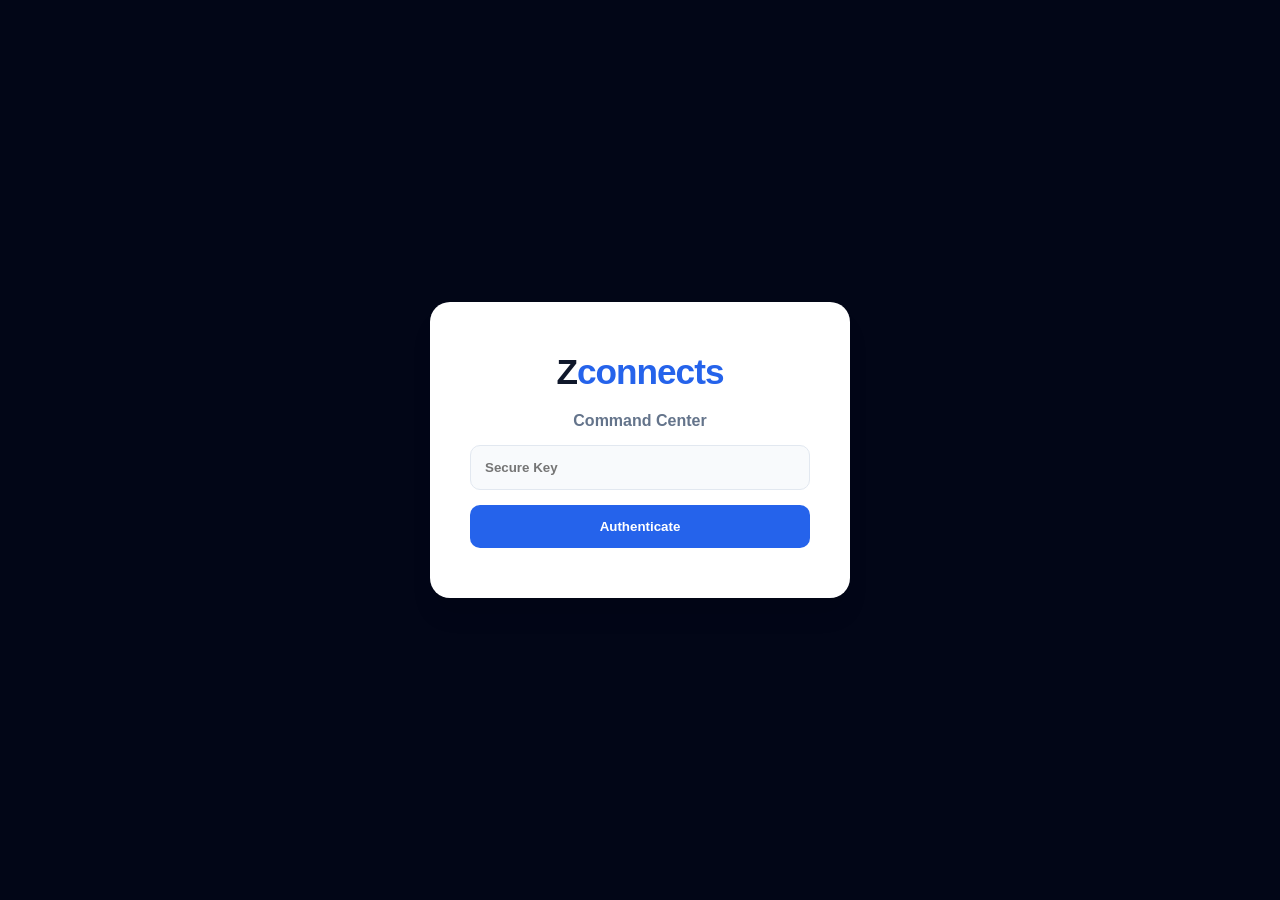
==== commit 5b446015: "Update print statement from 'Hello' to 'Goodbye'" ====
--- a/admin.html
+++ b/admin.html
@@ -3,7 +3,6 @@
 <head>
     <meta charset="UTF-8">
     <meta name="viewport" content="width=device-width, initial-scale=1.0">
-    <meta http-equiv="Content-Security-Policy" content="default-src 'self' https: 'unsafe-inline' 'unsafe-eval' data:;">
     <title>ZConnects Enterprise | Command Center</title>
     <link href="https://fonts.googleapis.com/css2?family=Plus+Jakarta+Sans:wght@400;500;600;700;800;900&display=swap" rel="stylesheet">
     <style>
@@ -12,9 +11,7 @@
             --success: #10b981; --warning: #f59e0b; --danger: #ef4444; --purple: #8b5cf6;
             --bg-main: #f8fafc; --white: #ffffff; --navy: #0f172a; --slate: #64748b; 
             --slate-light: #94a3b8; --border: #e2e8f0; --sidebar-bg: #020617;
-            --shadow-sm: 0 1px 2px 0 rgb(0 0 0 / 0.05);
-            --shadow-md: 0 4px 6px -1px rgb(0 0 0 / 0.1), 0 2px 4px -2px rgb(0 0 0 / 0.1);
-            --shadow-lg: 0 20px 25px -5px rgb(0 0 0 / 0.1), 0 8px 10px -6px rgb(0 0 0 / 0.1);
+            --shadow-sm: 0 1px 2px 0 rgb(0 0 0 / 0.05); --shadow-md: 0 4px 6px -1px rgb(0 0 0 / 0.1); --shadow-lg: 0 20px 25px -5px rgb(0 0 0 / 0.1);
             --pill-inbox-bg: #eff6ff; --pill-inbox-txt: #1e3a8a;
             --pill-pipe-bg: #fffbeb; --pill-pipe-txt: #92400e;
             --pill-disp-bg: #f3e8ff; --pill-disp-txt: #581c87;
@@ -23,16 +20,11 @@
         }
 
         [data-theme="dark"] {
-            --bg-main: #0f172a; --white: #1e293b; --navy: #f8fafc; --slate: #cbd5e1; 
-            --slate-light: #64748b; --border: #334155; --sidebar-bg: #020617;
-            --shadow-sm: 0 1px 2px 0 rgb(0 0 0 / 0.5);
-            --shadow-md: 0 4px 6px -1px rgb(0 0 0 / 0.5), 0 2px 4px -2px rgb(0 0 0 / 0.5);
-            --shadow-lg: 0 20px 25px -5px rgb(0 0 0 / 0.5), 0 8px 10px -6px rgb(0 0 0 / 0.5);
+            --bg-main: #0f172a; --white: #1e293b; --navy: #f8fafc; --slate: #cbd5e1; --slate-light: #64748b; --border: #334155; --sidebar-bg: #020617;
             --pill-inbox-bg: rgba(37, 99, 235, 0.2); --pill-inbox-txt: #60a5fa;
             --pill-pipe-bg: rgba(245, 158, 11, 0.2); --pill-pipe-txt: #fbbf24;
             --pill-disp-bg: rgba(139, 92, 246, 0.2); --pill-disp-txt: #c084fc;
             --pill-comp-bg: rgba(16, 185, 129, 0.2); --pill-comp-txt: #34d399;
-            --pill-arch-bg: rgba(148, 163, 184, 0.2); --pill-arch-txt: #94a3b8;
         }
 
         body { font-family: 'Plus Jakarta Sans', sans-serif; background: var(--bg-main); margin: 0; color: var(--navy); display: flex; min-height: 100vh; overflow-x: hidden; transition: 0.3s; }
@@ -41,44 +33,36 @@
 
         /* Login */
         #loginOverlay { position: fixed; inset: 0; background: var(--sidebar-bg); z-index: 9999; display: flex; justify-content: center; align-items: center; flex-direction: column; }
-        .login-box { background: var(--white); padding: 50px 40px; border-radius: 20px; text-align: center; width: 100%; max-width: 340px; box-shadow: var(--shadow-lg); animation: popIn 0.4s; }
-        @keyframes popIn { from { transform: scale(0.9); opacity: 0; } to { transform: scale(1); opacity: 1; } }
+        .login-box { background: var(--white); padding: 50px 40px; border-radius: 20px; text-align: center; width: 100%; max-width: 340px; box-shadow: var(--shadow-lg); }
         .login-logo { font-size: 2.2rem; font-weight: 900; color: var(--navy); margin: 0 0 20px 0; letter-spacing: -1px; }
         .login-logo span { color: var(--primary); }
-        .login-input { width: 100%; padding: 16px; margin: 15px 0; border: 1.5px solid var(--border); border-radius: 12px; font-size: 1rem; box-sizing: border-box; background: var(--bg-main); color: var(--navy); }
-        .login-input:focus { border-color: var(--primary); outline: none; background: var(--white); }
-        .login-btn { background: var(--primary); color: #ffffff; width: 100%; padding: 16px; border: none; border-radius: 12px; font-weight: 800; font-size: 1rem; cursor: pointer; transition: 0.2s; }
-        .login-btn:hover { background: var(--primary-hover); transform: translateY(-2px); }
-
-        /* Sidebar & Layout */
-        .sidebar { width: 260px; background: var(--sidebar-bg); color: #ffffff; display: flex; flex-direction: column; padding: 30px 20px; box-sizing: border-box; position: fixed; height: 100vh; left: 0; top: 0; z-index: 500; }
+        .admin-input { width: 100%; padding: 14px; border: 1.5px solid var(--border); border-radius: 10px; font-family: inherit; font-weight: 600; margin-bottom: 15px; box-sizing: border-box; background: var(--bg-main); color: var(--navy); outline:none; transition:0.2s;}
+        .admin-input:focus { border-color: var(--primary); background: var(--white); }
+        .btn-solid { padding: 14px; border-radius: 10px; font-weight: 800; border: none; cursor: pointer; width: 100%; transition: 0.2s; }
+        .btn-primary { background: var(--primary); color: white; }
+        .btn-primary:hover { background: var(--primary-hover); transform: translateY(-2px); }
+        .btn-draft { background: var(--bg-main); border: 1.5px solid var(--border); color: var(--slate); }
+
+        /* Sidebar & Topbar */
+        .sidebar { width: 260px; background: var(--sidebar-bg); color: #ffffff; display: flex; flex-direction: column; padding: 30px 20px; box-sizing: border-box; position: fixed; height: 100vh; left: 0; top: 0; }
         .sidebar-logo { font-size: 1.6rem; font-weight: 900; color: #ffffff; letter-spacing: -1px; margin-bottom: 40px; padding-left: 10px; }
         .sidebar-logo span { color: var(--primary); }
         .workspace-tabs { display: flex; flex-direction: column; gap: 6px; flex-grow: 1; }
-        .tab-btn { padding: 12px 16px; border: none; background: transparent; cursor: pointer; font-size: 0.9rem; font-weight: 700; color: #94a3b8; text-align: left; border-radius: 10px; display: flex; align-items: center; gap: 12px; }
-        .tab-btn:hover { background: rgba(255,255,255,0.05); color: #ffffff; }
+        .tab-btn { padding: 12px 16px; border: none; background: transparent; cursor: pointer; font-size: 0.9rem; font-weight: 700; color: #94a3b8; text-align: left; border-radius: 10px; }
         .tab-btn.active { background: rgba(37, 99, 235, 0.15); color: var(--primary); border-left: 3px solid var(--primary); }
         .sidebar-footer { padding-top: 20px; border-top: 1px solid rgba(255,255,255,0.05); margin-top: auto; }
-        .btn-sync { background: rgba(255,255,255,0.05); color: #94a3b8; width: 100%; padding: 12px; border: none; border-radius: 10px; font-weight: 700; cursor: pointer; }
 
         .main-wrapper { margin-left: 260px; width: calc(100% - 260px); display: flex; flex-direction: column; min-height: 100vh; }
         .topbar { background: var(--bg-main); padding: 15px 40px; border-bottom: 1px solid var(--border); display: flex; justify-content: space-between; align-items: center; position: sticky; top: 0; z-index: 100; }
-        .search-input { width: 100%; max-width: 400px; padding: 12px 18px; border: 1.5px solid var(--border); background: var(--white); border-radius: 50px; font-weight: 600; color: var(--navy); }
-        .theme-toggle { background: var(--white); border: 1.5px solid var(--border); color: var(--navy); width: 42px; height: 42px; border-radius: 50%; cursor: pointer; margin-left:10px; }
-
         .analytics-grid { display: flex; gap: 15px; align-items: center; }
         .stat-card { display: flex; flex-direction: column; text-align: right; padding: 10px 18px; border-radius: 12px; border: 1px solid transparent; cursor: pointer; }
-        .stat-card:hover { background: var(--white); border-color: var(--border); box-shadow: var(--shadow-sm); }
         .stat-label { font-size: 0.7rem; font-weight: 800; color: var(--slate-light); text-transform: uppercase; }
         .stat-value { font-size: 1.3rem; font-weight: 900; color: var(--navy); margin-top: 4px; }
 
-        /* Stream */
+        /* Stream & Rows */
         .content-canvas { padding: 40px; flex-grow: 1; display: flex; justify-content: center; }
         .stream-container { width: 100%; max-width: 750px; display: flex; flex-direction: column; gap: 16px; }
-        .job-row { background: var(--white); border-radius: 16px; padding: 24px; border: 1px solid var(--border); box-shadow: var(--shadow-sm); position: relative; }
-        .job-row:hover { border-color: var(--primary); box-shadow: var(--shadow-md); }
-        
-        /* PILLAR 2: CODE RED CSS */
+        .job-row { background: var(--white); border-radius: 16px; padding: 24px; border: 1px solid var(--border); box-shadow: var(--shadow-sm); }
         .row-emergency { border: 2px solid var(--danger) !important; background: rgba(239, 68, 68, 0.02); animation: redPulse 2s infinite; }
         @keyframes redPulse { 0% { box-shadow: 0 0 0 0 rgba(239, 68, 68, 0.4); } 70% { box-shadow: 0 0 0 10px rgba(239, 68, 68, 0); } 100% { box-shadow: 0 0 0 0 rgba(239, 68, 68, 0); } }
 
@@ -87,96 +71,79 @@
         .status-pill { padding: 6px 12px; border-radius: 50px; font-size: 0.7rem; font-weight: 800; text-transform: uppercase; }
         .pill-inbox { background: var(--pill-inbox-bg); color: var(--pill-inbox-txt); }
         .pill-pipeline { background: var(--pill-pipe-bg); color: var(--pill-pipe-txt); }
-        .pill-dispatch { background: var(--pill-disp-bg); color: var(--pill-disp-txt); }
-        .pill-completed { background: var(--pill-comp-bg); color: var(--pill-comp-txt); }
-        .pill-archive { background: var(--pill-arch-bg); color: var(--pill-arch-txt); }
-
+        .pill-disp { background: var(--pill-disp-bg); color: var(--pill-disp-txt); }
         .sla-badge { font-size: 0.75rem; font-weight: 800; padding: 4px 10px; border-radius: 8px; border: 1.5px solid var(--border); }
-        .sla-warning { background: rgba(245, 158, 11, 0.1); color: var(--warning); border-color: rgba(245, 158, 11, 0.3); }
         .sla-danger { background: rgba(239, 68, 68, 0.1); color: var(--danger); border-color: rgba(239, 68, 68, 0.3); }
 
         .job-title { margin: 0 0 4px 0; font-size: 1.15rem; font-weight: 800; }
-        .job-meta { color: var(--slate); font-weight: 600; font-size: 0.85rem; margin-bottom: 12px; }
-        .job-meta span { color: var(--primary); font-weight: 800; }
-        .job-desc { font-size: 0.9rem; color: var(--slate); line-height: 1.5; margin-bottom: 16px; }
+        .job-desc { font-size: 0.9rem; color: var(--slate); line-height: 1.5; margin-bottom: 16px; margin-top: 10px; }
         .row-footer { display: flex; justify-content: space-between; align-items: center; border-top: 1px solid var(--border); padding-top: 16px; }
-        .btn-open-drawer { padding: 8px 16px; border-radius: 8px; font-weight: 800; background: var(--bg-main); border: 1.5px solid var(--border); cursor: pointer; }
-
-        /* Drawers */
+        .btn-action { padding: 8px 16px; border-radius: 8px; font-weight: 800; background: var(--bg-main); border: 1.5px solid var(--border); cursor: pointer; color:var(--navy); }
+
+        /* Drawers & Gateway */
         .drawer-overlay { position: fixed; inset: 0; background: rgba(0,0,0,0.6); z-index: 2000; opacity: 0; pointer-events: none; transition: 0.3s; }
         .drawer-overlay.open { opacity: 1; pointer-events: auto; }
         .drawer-panel { position: fixed; right: 0; top: 0; height: 100vh; width: 100%; max-width: 480px; background: var(--white); z-index: 2001; transform: translateX(100%); transition: 0.3s; display: flex; flex-direction: column; }
         .drawer-panel.open { transform: translateX(0); }
         .drawer-header { padding: 25px 30px; border-bottom: 1px solid var(--border); display: flex; justify-content: space-between; background: var(--bg-main); }
-        .drawer-title { margin: 0; font-size: 1.2rem; font-weight: 900; }
-        .drawer-close { background: transparent; border: none; font-size: 1.5rem; cursor: pointer; }
         .drawer-body { padding: 30px; overflow-y: auto; flex-grow: 1; }
         
+        .gateway-box { background: var(--white); padding: 40px; border-radius: 20px; width: 90%; max-width: 400px; position: absolute; top: 50%; left: 50%; transform: translate(-50%, -50%); text-align: center; }
+
         .admin-section-title { font-size: 0.75rem; font-weight: 900; margin: 0 0 15px 0; text-transform: uppercase; border-bottom: 1.5px dashed var(--border); padding-bottom: 8px; }
-        .input-grid { display: grid; grid-template-columns: 1fr 1fr; gap: 15px; margin-bottom: 20px; }
-        .admin-input { width: 100%; padding: 12px 14px; border: 1.5px solid var(--border); border-radius: 10px; font-family: inherit; font-weight: 600; background: var(--bg-main); box-sizing: border-box; }
-        .admin-input:focus { border-color: var(--primary); outline: none; background: var(--white); }
-        
-        .action-grid { display: grid; grid-template-columns: 1fr 1fr; gap: 10px; margin-bottom: 30px; }
-        .btn-solid { padding: 14px; border-radius: 10px; font-weight: 800; border: none; cursor: pointer; }
-        .btn-draft { background: var(--bg-main); border: 1.5px solid var(--border); }
-        .btn-quote { background: var(--primary); color: #ffffff; }
-        .btn-dp { background: rgba(245, 158, 11, 0.1); color: var(--warning); border: 1.5px solid rgba(245, 158, 11, 0.3); }
-        .btn-assign { background: rgba(139, 92, 246, 0.1); color: var(--purple); border: 1.5px solid rgba(139, 92, 246, 0.3); }
-        .btn-complete { background: var(--success); color: #ffffff; width: 100%; margin-bottom: 30px; }
-
-        /* PILLAR 3: AUDIT TRAIL CSS */
         .audit-timeline { margin-top: 15px; padding: 15px; background: var(--bg-main); border-radius: 12px; border: 1px solid var(--border); max-height: 200px; overflow-y: auto; margin-bottom: 30px; }
         .audit-item { font-size: 0.8rem; color: var(--slate); margin-bottom: 8px; padding-bottom: 8px; border-bottom: 1px dashed var(--border); display: flex; flex-direction: column; }
-        .audit-item:last-child { border-bottom: none; margin-bottom: 0; padding-bottom: 0; }
         .audit-time { font-weight: 800; color: var(--primary); margin-bottom: 2px; font-size: 0.75rem; }
 
+        /* Financials */
         .fin-metric-box { padding: 18px; border-radius: 14px; background: var(--bg-main); border: 1px solid var(--border); margin-bottom: 12px; }
-        .fin-metric-title { font-size: 0.75rem; font-weight: 800; color: var(--slate); text-transform: uppercase; margin-bottom: 6px; }
-        .fin-metric-val { font-size: 1.8rem; font-weight: 900; color: var(--navy); }
+        .fin-metric-val { font-size: 1.8rem; font-weight: 900; color: var(--navy); margin-top:6px; }
 
         #toastContainer { position: fixed; bottom: 30px; left: 50%; transform: translateX(-50%); z-index: 9999; display: flex; flex-direction: column; gap: 10px; }
         .toast { background: #0f172a; color: #ffffff; padding: 14px 24px; border-radius: 50px; font-size: 0.9rem; font-weight: 700; display: flex; gap: 10px; }
-        .toast-success { background: var(--success); } .toast-error { background: var(--danger); }
     </style>
 </head>
 <body>
 
+<div id="proofModal" class="drawer-overlay">
+    <div class="gateway-box">
+        <h3 id="proofTitle" style="color:var(--navy); margin-top:0;">Verification Required</h3>
+        <p id="proofDesc" style="color:var(--slate); font-size:0.85rem; margin-bottom:20px;">Upload proof to proceed.</p>
+        <input type="number" id="proofAmount" class="admin-input" placeholder="Amount Received (PHP)" required>
+        <input type="file" id="proofFile" accept="image/*" class="admin-input" style="padding:10px;" required>
+        <div style="display:flex; gap:10px;">
+            <button class="btn-solid btn-draft" onclick="closeProofGateway()">Cancel</button>
+            <button class="btn-solid btn-primary" id="btnSubmitProof" onclick="submitProof()">Upload & Confirm</button>
+        </div>
+    </div>
+</div>
+
 <div id="loginOverlay">
     <div class="login-box">
         <div class="login-logo">Z<span>connects</span></div>
-        <h3 style="margin:0 0 15px 0; color:var(--slate); font-size:1rem;">Enterprise Command</h3>
-        <input type="password" id="adminPass" class="login-input" placeholder="Secure Key">
-        <button class="login-btn" onclick="verifyLogin()">Authenticate</button>
-        <p id="loginError" style="color:var(--danger); display:none; margin-top:15px; font-size:0.85rem; font-weight:700;">Invalid Credentials</p>
+        <h3 style="margin:0 0 15px 0; color:var(--slate); font-size:1rem;">Command Center</h3>
+        <input type="password" id="adminPass" class="admin-input" placeholder="Secure Key">
+        <button class="btn-solid btn-primary" onclick="verifyLogin()" id="btnLogin">Authenticate</button>
     </div>
 </div>
 
 <div id="appContainer">
     <aside class="sidebar">
         <div class="sidebar-logo">Z<span>connects</span></div>
-        <nav class="workspace-tabs">
-            <button class="tab-btn active" onclick="setWorkspace('inbox', this)">📥 Inbox (New)</button>
-            <button class="tab-btn" onclick="setWorkspace('pipeline', this)">⚡ Quoted / Pipeline</button>
-            <button class="tab-btn" onclick="setWorkspace('dispatched', this)">🚀 Dispatched</button>
-            <button class="tab-btn" onclick="setWorkspace('completed', this)">✅ Completed</button>
-            <button class="tab-btn" onclick="setWorkspace('archive', this)">🗄️ Archive</button>
-        </nav>
+        <div style="font-size:0.75rem; color:#94a3b8; margin-bottom:20px; padding-left:10px; text-transform:uppercase; font-weight:800;" id="userRoleLabel">Role</div>
+        <nav class="workspace-tabs" id="navTabs">
+            </nav>
         <div class="sidebar-footer">
-            <button class="btn-sync" onclick="loadJobs(true)">↻ Sync Data</button>
+            <button class="btn-solid btn-draft" style="background:rgba(255,255,255,0.05); border:none; color:#94a3b8;" onclick="loadJobs(true)">↻ Sync Data</button>
         </div>
     </aside>
 
     <main class="main-wrapper">
         <header class="topbar">
-            <div style="display:flex; align-items:center;">
-                <input type="text" id="searchInput" class="search-input" placeholder="Search ID, Name..." oninput="applyFilter()">
-                <button class="theme-toggle" onclick="toggleTheme()" id="themeBtn">🌙</button>
-            </div>
+            <input type="text" id="searchInput" class="admin-input" style="max-width:400px; margin:0; border-radius:50px;" placeholder="Search ID, Name..." oninput="applyFilter()">
             <div class="analytics-grid" id="topbarAnalytics">
                 <div class="stat-card"><span class="stat-label">Inbox</span><span class="stat-value" id="stat-inbox">0</span></div>
-                <div class="stat-card" onclick="openFinanceDrawer()"><span class="stat-label" style="color: var(--warning);">Pipeline (Active)</span><span class="stat-value" id="stat-pipeline" style="color: var(--warning);">₱0</span></div>
-                <div class="stat-card" onclick="openFinanceDrawer()"><span class="stat-label" style="color: var(--success);">Revenue</span><span class="stat-value" id="stat-revenue" style="color: var(--success);">₱0</span></div>
+                <div class="stat-card" onclick="openFinanceDrawer()"><span class="stat-label" style="color: var(--warning);">Pipeline</span><span class="stat-value" id="stat-pipeline" style="color: var(--warning);">₱0</span></div>
             </div>
         </header>
 
@@ -192,35 +159,15 @@
 <div id="drawerOverlay" class="drawer-overlay" onclick="closeAllDrawers()"></div>
 
 <div id="manageDrawer" class="drawer-panel">
-    <div class="drawer-header">
-        <h2 id="drawerTitle" class="drawer-title">Manage Job</h2>
-        <button class="drawer-close" onclick="closeAllDrawers()">✕</button>
-    </div>
+    <div class="drawer-header"><h2 id="drawerTitle" class="drawer-title">Manage Job</h2><button class="drawer-close" onclick="closeAllDrawers()">✕</button></div>
     <div class="drawer-body">
         <input type="hidden" id="drawerJobId">
-        <div class="admin-section-title"><span>📝</span> Phase 1: Quoting</div>
-        <div class="input-grid">
-            <div><label style="font-size:0.75rem; font-weight:800;">Quote (PHP)</label><input type="number" id="drawerPrice" class="admin-input"></div>
-            <div><label style="font-size:0.75rem; font-weight:800;">Cost (PHP)</label><input type="number" id="drawerCost" class="admin-input"></div>
-        </div>
-        <textarea id="drawerNotes" class="admin-input" style="height:60px; margin-bottom:20px;" placeholder="Engineer Notes..."></textarea>
-        <div class="action-grid">
-            <button class="btn-solid btn-draft" onclick="executeAction('save_draft')">💾 Save Draft</button>
-            <button class="btn-solid btn-quote" onclick="executeAction('send_quote')">📧 Send Quote</button>
-        </div>
-
-        <div class="admin-section-title"><span>🚀</span> Phase 2: Dispatch</div>
-        <select id="drawerTech" class="admin-input" style="margin-bottom:20px;"></select>
-        <div class="action-grid">
-            <button class="btn-solid btn-dp" onclick="executeAction('verify_dp')">💳 Verify DP</button>
-            <button class="btn-solid btn-assign" onclick="executeAction('assign_tech')">Deploy Tech</button>
-        </div>
+        <input type="hidden" id="drawerJobTech">
+        
+        <div id="drawerDynamicContent"></div>
 
         <div class="admin-section-title" style="margin-top: 20px;"><span>🕒</span> Official Audit Trail</div>
         <div id="drawerAuditTrail" class="audit-timeline"></div>
-
-        <div class="admin-section-title"><span>✅</span> Phase 3: Completion</div>
-        <button class="btn-solid btn-complete" onclick="executeAction('mark_complete')">Mark as Completed</button>
     </div>
 </div>
 
@@ -229,183 +176,215 @@
     <div class="drawer-body">
         <div class="admin-section-title" style="color: var(--success);"><span>💰</span> Realized Revenue</div>
         <div style="display:grid; grid-template-columns: 1fr 1fr; gap:15px; margin-bottom:15px;">
-            <div class="fin-metric-box"><div class="fin-metric-title">Gross</div><div class="fin-metric-val" id="fin-gross">₱0</div></div>
-            <div class="fin-metric-box"><div class="fin-metric-title">Costs</div><div class="fin-metric-val" id="fin-costs" style="color: var(--danger);">₱0</div></div>
+            <div class="fin-metric-box"><div style="font-size:0.75rem; font-weight:800; color:var(--slate);">Gross</div><div class="fin-metric-val" id="fin-gross">₱0</div></div>
+            <div class="fin-metric-box"><div style="font-size:0.75rem; font-weight:800; color:var(--slate);">Costs</div><div class="fin-metric-val" id="fin-costs" style="color: var(--danger);">₱0</div></div>
         </div>
-        <div class="fin-metric-box" style="border-color: var(--success);"><div class="fin-metric-title" style="color: var(--success);">Net Profit</div><div class="fin-metric-val" id="fin-net" style="color: var(--success);">₱0</div><div id="fin-margin" style="font-size:0.8rem; font-weight:800; color:var(--success);">0% Margin</div></div>
+        <div class="fin-metric-box" style="border-color: var(--success);"><div style="font-size:0.75rem; font-weight:800; color:var(--success);">Net Profit</div><div class="fin-metric-val" id="fin-net" style="color: var(--success);">₱0</div></div>
     </div>
 </div>
 
 <div id="toastContainer"></div>
 
 <script>
-    const CONFIG = {
-        APP_URL: 'https://script.google.com/macros/s/AKfycbw3c915eKVYlXdYhva6ZtlNDXOahN7nXWrht_PPQKYfHf6Su_jgmTOSs4dlqeEZbxvsxA/exec',
-        TECHNICIANS: ["Jasper Jubay", "Francis Intong", "Jeffrey Canete", "Jerome", "Lyndon Alburo", "Clark Toquero"]
-    };
-
-    const STATE = { pass: '', role: '', workspace: 'inbox', jobsData: [] };
-    let FINANCE_STATE = null;
-
-    document.getElementById('drawerTech').innerHTML = `<option value="">-- Select Tech --</option>` + CONFIG.TECHNICIANS.map(t => `<option value="${t}">${t}</option>`).join('');
-
-    function initTheme() {
-        if(localStorage.getItem('theme') === 'dark') { document.documentElement.setAttribute('data-theme', 'dark'); document.getElementById('themeBtn').innerText = '☀️'; }
-    }
-    function toggleTheme() {
-        const doc = document.documentElement;
-        if (doc.getAttribute('data-theme') === 'dark') { doc.removeAttribute('data-theme'); localStorage.setItem('theme', 'light'); document.getElementById('themeBtn').innerText = '🌙'; } 
-        else { doc.setAttribute('data-theme', 'dark'); localStorage.setItem('theme', 'dark'); document.getElementById('themeBtn').innerText = '☀️'; }
-    }
-    initTheme();
-
-    function showToast(message, type = 'info') {
-        const container = document.getElementById('toastContainer');
-        const toast = document.createElement('div');
-        toast.className = `toast toast-${type}`;
-        toast.innerHTML = `<span>${type === 'success' ? '✅' : '⚠️'}</span> <span>${message}</span>`;
-        container.appendChild(toast);
-        setTimeout(() => { toast.remove(); }, 3000);
+    // 🛑 REPLACE THIS URL WITH YOUR NEW DEPLOYMENT URL
+    const CONFIG = { APP_URL: 'https://script.google.com/macros/s/AKfycbw3c915eKVYlXdYhva6ZtlNDXOahN7nXWrht_PPQKYfHf6Su_jgmTOSs4dlqeEZbxvsxA/exec' };
+    
+    const STATE = { pass: '', role: '', techName: '', workspace: 'all', jobsData: [] };
+    let pendingAction = null;
+
+    function showToast(msg, type = 'info') {
+        const c = document.getElementById('toastContainer');
+        const t = document.createElement('div'); t.className = `toast toast-${type}`;
+        t.innerHTML = `<span>${type === 'success' ? '✅' : '⚠️'}</span> <span>${msg}</span>`;
+        c.appendChild(t); setTimeout(() => t.remove(), 3000);
     }
 
     async function verifyLogin() {
-        const pass = document.getElementById('adminPass').value;
-        document.querySelector('.login-btn').innerText = "Authenticating...";
+        STATE.pass = document.getElementById('adminPass').value;
+        const btn = document.getElementById('btnLogin'); btn.innerText = "Authenticating...";
 
         try {
-            const response = await fetch(`${CONFIG.APP_URL}?action=get_admin_data`, { method: 'POST', body: JSON.stringify({ action: 'get_admin_data', password: pass }) });
-            const data = await response.json();
-
-            if(data.error) { document.getElementById('loginError').style.display = 'block'; document.querySelector('.login-btn').innerText = "Authenticate"; return; }
+            const res = await fetch(CONFIG.APP_URL, { method: 'POST', body: JSON.stringify({ action: 'get_admin_data', password: STATE.pass }) });
+            const data = await res.json();
+
+            if(data.error) { showToast("Invalid Key", "error"); btn.innerText = "Authenticate"; return; }
             
-            STATE.pass = pass;
             STATE.role = data.userRole; 
+            STATE.techName = data.techName || '';
             STATE.jobsData = data.jobs;
             
-            if (data.metrics) {
-                FINANCE_STATE = data.metrics;
-                updateFinancialDashboard(FINANCE_STATE);
+            document.getElementById('userRoleLabel').innerText = `Role: ${STATE.role}`;
+            buildNavMenu();
+
+            if (STATE.role !== 'Technician' && data.metrics) {
+                document.getElementById('stat-inbox').innerText = data.metrics.inboxCount;
+                document.getElementById('stat-pipeline').innerText = '₱' + data.metrics.pipeTotal.toLocaleString('en-PH');
+                document.getElementById('fin-gross').innerText = '₱' + data.metrics.gross.toLocaleString('en-PH');
+                document.getElementById('fin-costs').innerText = '₱' + data.metrics.cost.toLocaleString('en-PH');
+                document.getElementById('fin-net').innerText = '₱' + data.metrics.net.toLocaleString('en-PH');
+            } else {
+                document.getElementById('topbarAnalytics').style.display = 'none';
             }
-            if (STATE.role === 'Technician') document.getElementById('topbarAnalytics').style.display = 'none';
 
             document.getElementById('loginOverlay').style.display = 'none';
             document.getElementById('appContainer').classList.add('authenticated');
-            showToast(`Connected as: ${STATE.role}`, "success");
+            showToast(`Connected: ${STATE.role}`, "success");
             renderStream();
-        } catch (err) { showToast("Connection Error", "error"); document.querySelector('.login-btn').innerText = "Authenticate"; }
-    }
-
-    async function loadJobs(showFeedback = false) {
-        const response = await fetch(`${CONFIG.APP_URL}?action=get_admin_data`, { method: 'POST', body: JSON.stringify({ action: 'get_admin_data', password: STATE.pass }) });
-        const data = await response.json();
-        if(!data.error) {
-            STATE.jobsData = data.jobs;
-            if (data.metrics) updateFinancialDashboard(data.metrics);
-            renderStream();
-            if(showFeedback) showToast("Data synced", "success");
+        } catch (err) { showToast("Network Error", "error"); btn.innerText = "Authenticate"; }
+    }
+
+    async function loadJobs(feedback = false) {
+        const res = await fetch(CONFIG.APP_URL, { method: 'POST', body: JSON.stringify({ action: 'get_admin_data', password: STATE.pass }) });
+        const data = await res.json();
+        if(!data.error) { STATE.jobsData = data.jobs; renderStream(); if(feedback) showToast("Synced", "success"); }
+    }
+
+    function buildNavMenu() {
+        const nav = document.getElementById('navTabs');
+        if (STATE.role === 'Technician') {
+            nav.innerHTML = `
+                <button class="tab-btn active" onclick="setWorkspace('all', this)">📋 Job Board (Available)</button>
+                <button class="tab-btn" onclick="setWorkspace('my_jobs', this)">🛠️ My Active Jobs</button>
+            `;
+            STATE.workspace = 'all';
+        } else {
+            nav.innerHTML = `
+                <button class="tab-btn active" onclick="setWorkspace('inbox', this)">📥 Inbox</button>
+                <button class="tab-btn" onclick="setWorkspace('pipeline', this)">⚡ Quoted/Claims</button>
+                <button class="tab-btn" onclick="setWorkspace('dispatched', this)">🚀 Dispatched</button>
+                <button class="tab-btn" onclick="setWorkspace('all', this)">🗄️ All Records</button>
+            `;
+            STATE.workspace = 'inbox';
         }
     }
 
-    function updateFinancialDashboard(metrics) {
-        document.getElementById('stat-inbox').innerText = metrics.inboxCount;
-        document.getElementById('stat-pipeline').innerText = '₱' + metrics.pipeTotal.toLocaleString('en-PH');
-        document.getElementById('stat-revenue').innerText = '₱' + metrics.gross.toLocaleString('en-PH');
-        document.getElementById('fin-gross').innerText = '₱' + metrics.gross.toLocaleString('en-PH');
-        document.getElementById('fin-costs').innerText = '₱' + metrics.cost.toLocaleString('en-PH');
-        document.getElementById('fin-net').innerText = '₱' + metrics.net.toLocaleString('en-PH');
-        const margin = metrics.gross > 0 ? Math.round((metrics.net / metrics.gross) * 100) : 0;
-        document.getElementById('fin-margin').innerText = margin + '% Net Margin';
-    }
-
-    function timeAgo(dateString) { return "Live"; } 
-    function getSlaClass(dateString, tag) { return 'sla-healthy'; }
-    function getSemanticClass(status) { return 'pill-inbox'; }
-    function getWorkspaceTag(status) {
-        status = (status || "").toLowerCase();
-        if (status.includes('cancel')) return 'archive'; 
-        if (status.includes('completed') || status.includes('done')) return 'completed';
-        if (status.includes('dispatch') || status.includes('assign')) return 'dispatched';
-        if (status.includes('quote') || status.includes('received')) return 'pipeline';
-        return 'inbox'; 
+    function setWorkspace(ws, btn) {
+        document.querySelectorAll('.tab-btn').forEach(b => b.classList.remove('active'));
+        btn.classList.add('active'); STATE.workspace = ws; applyFilter();
+    }
+
+    function applyFilter() {
+        const term = document.getElementById('searchInput').value.toLowerCase().trim();
+        const rows = document.querySelectorAll('.job-row');
+        let count = 0;
+        rows.forEach(r => {
+            let show = false;
+            const status = r.dataset.status.toLowerCase();
+            const tech = r.dataset.tech;
+
+            if (STATE.role === 'Technician') {
+                if (STATE.workspace === 'all' && tech === '') show = true; // Job Board
+                if (STATE.workspace === 'my_jobs' && (tech === STATE.techName || status.includes(STATE.techName.toLowerCase()))) show = true;
+            } else {
+                if (STATE.workspace === 'all') show = true;
+                else if (STATE.workspace === 'inbox' && (status.includes('pending') || status.includes('emergency'))) show = true;
+                else if (STATE.workspace === 'pipeline' && (status.includes('quote') || status.includes('claim') || status.includes('receive'))) show = true;
+                else if (STATE.workspace === 'dispatched' && status.includes('dispatch')) show = true;
+            }
+
+            if (show && r.innerText.toLowerCase().includes(term)) { r.style.display = "block"; count++; } 
+            else r.style.display = "none";
+        });
+        document.getElementById('noResultsMsg').style.display = count === 0 ? 'block' : 'none';
     }
 
     function renderStream() {
-        const list = document.getElementById('jobsList');
-        list.innerHTML = '';
-
+        const list = document.getElementById('jobsList'); list.innerHTML = '';
         STATE.jobsData.forEach(job => {
-            const workspaceTag = getWorkspaceTag(job.status);
-            const searchText = `${job.id} ${job.name} ${job.status} ${job.category} ${job.tech || ''}`.toLowerCase();
-            
-            // PILLAR 2: Code Red
             const isEmergency = String(job.status).includes("EMERGENCY");
-            const rowClass = isEmergency ? 'job-row row-emergency' : 'job-row';
+            let pillClass = 'pill-inbox';
+            if(job.status.includes('Claim') || job.status.includes('Quote')) pillClass = 'pill-pipe';
+            if(job.status.includes('Dispatch')) pillClass = 'pill-disp';
 
             const row = document.createElement('div');
-            row.className = rowClass;
-            row.dataset.workspace = workspaceTag;
-            row.dataset.search = searchText;
+            row.className = isEmergency ? 'job-row row-emergency' : 'job-row';
+            row.dataset.status = job.status; row.dataset.tech = job.tech;
             
             row.innerHTML = `
                 <div class="row-header">
-                    <div><span class="job-id">${job.id}</span> <span class="status-pill ${getSemanticClass(job.status)}">${job.status}</span></div>
-                    <span class="sla-badge ${isEmergency ? 'sla-danger' : getSlaClass()}">⏱ Active</span>
+                    <div><span class="job-id">${job.id}</span> <span class="status-pill ${pillClass}">${job.status}</span></div>
+                    ${isEmergency ? '<span class="sla-badge sla-danger">URGENT</span>' : ''}
                 </div>
                 <h3 class="job-title">${job.name}</h3>
-                <div class="job-meta"><span>${job.category}</span> • ${job.urgency}</div>
+                <div style="font-size:0.85rem; color:var(--slate); margin-bottom:10px;"><b>Loc:</b> ${job.location} • <b>Cat:</b> ${job.category}</div>
                 <div class="job-desc">${job.desc}</div>
                 <div class="row-footer">
-                    <div style="font-size:0.8rem; font-weight:700;">${job.tech ? `Deployed: ${job.tech}` : ''}</div>
-                    <button class="btn-open-drawer" onclick="openDrawer('${job.id}')">⚙️ Manage</button>
+                    <div style="font-size:0.8rem; font-weight:700; color:var(--purple);">${job.tech ? `Assigned: ${job.tech}` : ''}</div>
+                    <button class="btn-action" onclick="openDrawer('${job.id}')">⚙️ Open Action Panel</button>
                 </div>
             `;
             list.appendChild(row);
         });
-        applyFilter(); 
-    }
-
-    function setWorkspace(workspace, btn) {
-        document.querySelectorAll('.tab-btn').forEach(b => b.classList.remove('active'));
-        btn.classList.add('active');
-        STATE.workspace = workspace;
         applyFilter();
-    }
-
-    function applyFilter() {
-        const term = document.getElementById('searchInput').value.toLowerCase().trim();
-        const rows = document.querySelectorAll('.job-row');
-        let count = 0;
-        rows.forEach(row => {
-            if ((STATE.workspace === 'all' || STATE.workspace === row.dataset.workspace) && row.dataset.search.includes(term)) {
-                row.style.display = "block"; count++;
-            } else { row.style.display = "none"; }
-        });
-        document.getElementById('noResultsMsg').style.display = count === 0 ? 'block' : 'none';
-    }
-
-    function openFinanceDrawer() {
-        if(STATE.role !== 'Technician') {
-            document.getElementById('drawerOverlay').classList.add('open');
-            document.getElementById('financeDrawer').classList.add('open');
-        }
     }
 
     function openDrawer(id) {
         const job = STATE.jobsData.find(j => j.id === id);
         if(!job) return;
 
-        document.getElementById('drawerTitle').innerText = `Manage ${job.id}`;
+        document.getElementById('drawerTitle').innerText = `Panel: ${job.id}`;
         document.getElementById('drawerJobId').value = job.id;
-        document.getElementById('drawerPrice').value = job.price || '';
-        document.getElementById('drawerCost').value = job.cost || '';
-        document.getElementById('drawerNotes').value = job.notes || '';
-        document.getElementById('drawerTech').value = job.tech || '';
-        
-        // PILLAR 3: Audit Trail
+        document.getElementById('drawerJobTech').value = job.tech; // Current tech
+
+        const content = document.getElementById('drawerDynamicContent');
+        content.innerHTML = ''; // Clear
+
+        // --- ROLE BASED UI RENDERING ---
+        if (STATE.role === 'Technician') {
+            if (job.tech === "") {
+                content.innerHTML = `
+                    <div class="admin-section-title"><span>✋</span> Job Board Action</div>
+                    <p style="font-size:0.9rem; color:var(--slate); margin-bottom:20px;">Review the location and issue. If you have the tools, claim this job to request dispatch.</p>
+                    <button class="btn-solid" style="background:var(--purple); color:white;" onclick="executeAction('claim_job')">Claim Job & Request Dispatch</button>
+                `;
+            } else {
+                content.innerHTML = `
+                    <div class="admin-section-title"><span>✅</span> Active Job Execution</div>
+                    <p style="font-size:0.9rem; color:var(--slate); margin-bottom:20px;">Once repairs are complete, upload the after-photo and collect payment.</p>
+                    <button class="btn-solid btn-primary" style="background:var(--success);" onclick="openProofGateway('mark_complete')">Complete Job & Upload Proof</button>
+                `;
+            }
+        } else {
+            // ADMIN / DISPATCHER VIEW
+            let adminUI = `
+                <div class="admin-section-title"><span>📝</span> Phase 1: Quoting</div>
+                <div style="display:grid; grid-template-columns:1fr 1fr; gap:10px;">
+                    <input type="number" id="drawerPrice" class="admin-input" placeholder="Quote (PHP)" value="${job.price}">
+                    <input type="number" id="drawerCost" class="admin-input" placeholder="Cost (PHP)" value="${job.cost}">
+                </div>
+                <div style="display:grid; grid-template-columns:1fr 1fr; gap:10px; margin-bottom:20px;">
+                    <button class="btn-solid btn-draft" onclick="executeAction('save_draft')">💾 Save Draft</button>
+                    <button class="btn-solid btn-primary" onclick="executeAction('save_and_send_quote')">📧 Send Quote</button>
+                </div>
+            `;
+
+            if (job.status.includes('Claim Pending')) {
+                // Someone claimed it. Admin must approve.
+                const claimer = job.status.split(':')[1].trim();
+                adminUI += `
+                    <div class="admin-section-title" style="color:var(--purple); border-bottom-color:var(--purple);"><span>🛡️</span> Tech Claim Approval</div>
+                    <div style="background:rgba(139, 92, 246, 0.1); padding:15px; border-radius:10px; margin-bottom:20px; text-align:center;">
+                        <p style="margin:0 0 15px 0; font-weight:700; color:var(--navy);">Tech <b>${claimer}</b> wants to take this job.</p>
+                        <button class="btn-solid" style="background:var(--purple); color:white;" onclick="executeAction('approve_claim', '${claimer}')">Approve Dispatch & Notify Client</button>
+                    </div>
+                `;
+            } else {
+                // Standard Dispatch Tools
+                adminUI += `
+                    <div class="admin-section-title"><span>🚀</span> Phase 2: Dispatch</div>
+                    <div style="display:grid; grid-template-columns:1fr 1fr; gap:10px; margin-bottom:20px;">
+                        <button class="btn-solid" style="background:rgba(245, 158, 11, 0.1); color:var(--warning); border:1.5px solid rgba(245, 158, 11, 0.3);" onclick="openProofGateway('verify_dp')">💳 Verify DP</button>
+                        <button class="btn-solid btn-primary" style="background:var(--success);" onclick="openProofGateway('mark_complete')">Mark Complete (Ledger)</button>
+                    </div>
+                `;
+            }
+            content.innerHTML = adminUI;
+        }
+
+        // Render History
         const auditCont = document.getElementById('drawerAuditTrail');
         if (job.history) {
-            const lines = job.history.split('\n').filter(l => l.trim() !== '');
-            auditCont.innerHTML = lines.map(line => {
+            auditCont.innerHTML = job.history.split('\n').filter(l => l.trim() !== '').map(line => {
                 const match = line.match(/^\[(.*?)\] (.*)$/);
                 if (match) return `<div class="audit-item"><span class="audit-time">${match[1]}</span><span>${match[2]}</span></div>`;
                 return `<div class="audit-item"><span>${line}</span></div>`;
@@ -416,32 +395,53 @@
         document.getElementById('manageDrawer').classList.add('open');
     }
 
-    function closeAllDrawers() {
-        document.getElementById('manageDrawer').classList.remove('open');
-        document.getElementById('financeDrawer').classList.remove('open');
-        document.getElementById('drawerOverlay').classList.remove('open');
-    }
-
-    async function executeAction(actionType) {
-        const payload = { 
-            password: STATE.pass, bookingId: document.getElementById('drawerJobId').value,
-            price: document.getElementById('drawerPrice').value, cost: document.getElementById('drawerCost').value,
-            notes: document.getElementById('drawerNotes').value, tech: document.getElementById('drawerTech').value
-        };
-
-        if (actionType === 'send_quote') payload.action = 'save_and_send_quote';
-        else if (actionType === 'assign_tech') { payload.action = 'update_status'; payload.newStatus = `Dispatched: ${payload.tech}`; }
-        else if (actionType === 'verify_dp') { payload.action = 'update_status'; payload.newStatus = 'DP Received - Ready for Dispatch'; }
-        else if (actionType === 'mark_complete') { payload.action = 'update_status'; payload.newStatus = 'Job Completed'; }
-        else payload.action = 'save_draft';
-
-        closeAllDrawers();
-        showToast("Processing...", "info");
+    function closeAllDrawers() { document.getElementById('manageDrawer').classList.remove('open'); document.getElementById('financeDrawer').classList.remove('open'); document.getElementById('drawerOverlay').classList.remove('open'); }
+    function openFinanceDrawer() { if(STATE.role !== 'Technician') { document.getElementById('drawerOverlay').classList.add('open'); document.getElementById('financeDrawer').classList.add('open'); } }
+
+    // --- Hard-Stop Gateway ---
+    function openProofGateway(action) {
+        pendingAction = action;
+        document.getElementById('proofTitle').innerText = action === 'verify_dp' ? "DP Verification" : "Final Completion";
+        document.getElementById('proofDesc').innerText = action === 'verify_dp' ? "Attach DP receipt." : "Attach final payment receipt/photo.";
+        document.getElementById('proofAmount').value = ''; document.getElementById('proofFile').value = '';
+        document.getElementById('proofModal').classList.add('open');
+    }
+    function closeProofGateway() { document.getElementById('proofModal').classList.remove('open'); }
+
+    const toBase64 = file => new Promise((res, rej) => { const r = new FileReader(); r.readAsDataURL(file); r.onload = () => res(r.result); r.onerror = e => rej(e); });
+
+    async function submitProof() {
+        const amt = document.getElementById('proofAmount').value;
+        const file = document.getElementById('proofFile').files[0];
+        if (!amt || !file) return alert("Amount and File are mandatory.");
+        
+        const btn = document.getElementById('btnSubmitProof'); btn.innerText = "Uploading..."; btn.disabled = true;
+
+        try {
+            const b64 = await toBase64(file);
+            await sendPayload({ action: pendingAction, bookingId: document.getElementById('drawerJobId').value, amount: amt, base64Image: b64 });
+            closeProofGateway();
+        } catch(err) { alert("Upload Failed."); }
+        btn.innerText = "Upload & Confirm"; btn.disabled = false;
+    }
+
+    // --- Action Execution ---
+    async function executeAction(action, targetTech = null) {
+        const p = { action: action, bookingId: document.getElementById('drawerJobId').value };
+        if (STATE.role !== 'Technician') {
+            p.price = document.getElementById('drawerPrice') ? document.getElementById('drawerPrice').value : '';
+            p.cost = document.getElementById('drawerCost') ? document.getElementById('drawerCost').value : '';
+        }
+        if (action === 'approve_claim') p.tech = targetTech;
+        await sendPayload(p);
+    }
+
+    async function sendPayload(payload) {
+        payload.password = STATE.pass;
+        closeAllDrawers(); showToast("Processing...", "info");
         const res = await fetch(CONFIG.APP_URL, { method: 'POST', body: JSON.stringify(payload) });
         const data = await res.json();
-        
-        if(!data.error) { showToast("Success!", "success"); loadJobs(false); }
-        else showToast(data.error, "error");
+        if(!data.error) { showToast("Success!", "success"); loadJobs(); } else showToast(data.error, "error");
     }
 </script>
 </body>
